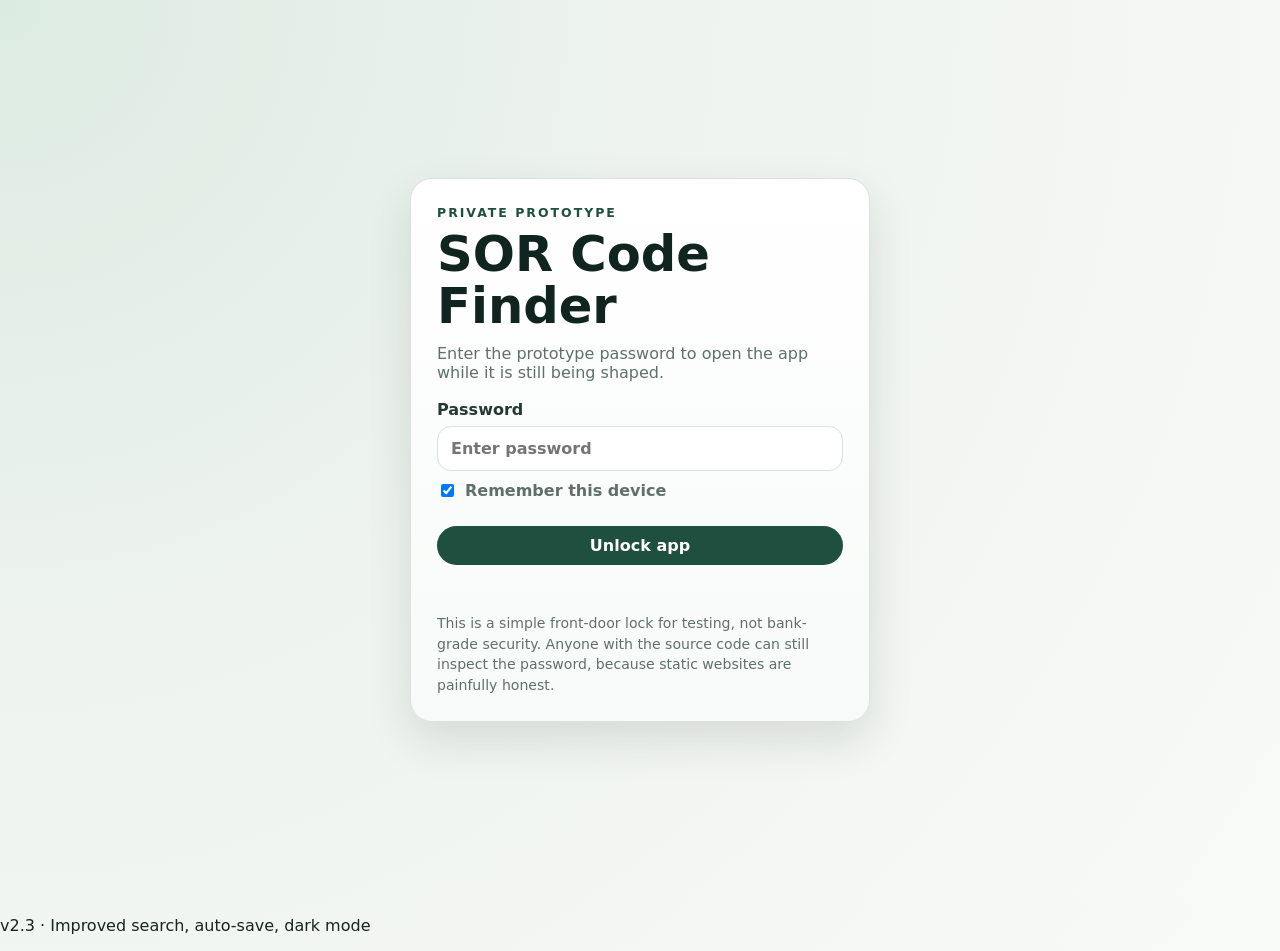
==== index.html @ b2ccedda "v2.3: dark mode, auto-save drafts, synonym-aware search, clear selection, / keyboard shortcut, acces" ====
<!doctype html>
<html lang="en">
<head>
  <meta charset="utf-8" />
  <meta name="viewport" content="width=device-width, initial-scale=1" />
  <meta name="theme-color" content="#10251f" />
  <title>SOR Code Finder & Tenant Report Builder v2.3</title>
  <link rel="stylesheet" href="style.css" />
  <link rel="manifest" href="manifest.webmanifest" />
</head>
<body>
  <section id="authGate" class="auth-gate" aria-label="App access">
    <div class="auth-card">
      <p class="eyebrow">Private prototype</p>
      <h1>SOR Code Finder</h1>
      <p class="subtitle">Enter the prototype password to open the app while it is still being shaped.</p>
      <label class="password-label">Password
        <input id="appPassword" type="password" autocomplete="current-password" placeholder="Enter password" />
      </label>
      <label class="remember-row"><input id="rememberUnlock" type="checkbox" checked /> Remember this device</label>
      <button id="unlockApp" class="btn primary full">Unlock app</button>
      <p id="authMessage" class="auth-message" role="status"></p>
      <p class="auth-note">This is a simple front-door lock for testing, not bank-grade security. Anyone with the source code can still inspect the password, because static websites are painfully honest.</p>
    </div>
  </section>

  <div id="appShell" class="app-shell" hidden>
  <header class="hero">
    <div>
      <p class="eyebrow">Healthy Homes</p>
      <h1>SOR Code Finder & Tenant Report Builder</h1>
      <p class="subtitle">Find codes, click survey findings, and produce a tenant-friendly damp and mould report without turning your notes into bureaucratic soup.</p>
    </div>
    <div class="hero-actions">
      <button id="themeToggle" class="btn ghost" type="button" title="Toggle dark / light mode">Dark mode</button>
      <button id="saveDraft" class="btn secondary">Save draft</button>
      <button id="clearDraft" class="btn ghost">Clear</button>
    </div>
  </header>

  <nav class="tabs" aria-label="App sections">
    <button class="tab active" data-view="builder">Report Builder</button>
    <button class="tab" data-view="codes">SOR Finder</button>
    <button class="tab" data-view="bank">Wording Bank</button>
  </nav>

  <main>
    <section id="builder" class="view active">
      <div class="grid two">
        <section class="card">
          <div class="card-head">
            <h2>Survey details</h2>
            <span id="saveStatus" class="pill muted-pill">Not saved</span>
          </div>
          <div class="form-grid">
            <label>Address<input id="propertyAddress" placeholder="e.g. 12 Sample Road, N11" /></label>
            <label>Tenant name<input id="tenantName" placeholder="Optional" /></label>
            <label>Survey date<input id="surveyDate" type="date" /></label>
            <label>Surveyor<input id="surveyor" placeholder="Aaron Gardner" /></label>
            <label>Rooms inspected<input id="roomsInspected" placeholder="Bedroom, bathroom, kitchen..." /></label>
            <label>Urgency
              <select id="urgency">
                <option>Routine</option>
                <option>Urgent</option>
                <option>Emergency</option>
              </select>
            </label>
            <label>Awaab / HH category
              <select id="hhCategory">
                <option>Not assigned</option>
                <option>HH2 - Urgent</option>
                <option>HH3 - Emergency</option>
                <option>HH4 - Routine</option>
              </select>
            </label>
            <label>Photos taken
              <select id="photosTaken">
                <option>Yes</option>
                <option>No</option>
                <option>Partial</option>
              </select>
            </label>
          </div>
          <label>Important notes / vulnerabilities / access limitations
            <textarea id="surveyNotes" rows="4" placeholder="e.g. Young children in property, access limited behind wardrobe, tenant reports issue worsens in winter..."></textarea>
          </label>
          <div class="switches">
            <label><input id="includeTenantAdvice" type="checkbox" checked /> Include helpful tenant notes</label>
            <label><input id="includeNextSteps" type="checkbox" checked /> Include next steps</label>
            <label><input id="includeInternalCodes" type="checkbox" checked /> Include SOR codes in action list</label>
          </div>
        </section>

        <section class="card">
          <div class="card-head">
            <div>
              <h2>Click findings and works</h2>
              <p class="hint">Search, filter, then tick what applies.</p>
            </div>
            <div class="selected-actions">
              <span id="selectedCount" class="pill">0 selected</span>
              <button id="clearSelection" class="btn ghost small" type="button" title="Clear all selected findings">Clear selection</button>
            </div>
          </div>
          <div class="toolbar">
            <input id="optionSearch" type="search" placeholder="Search thermal, WC, concrete, mould, fan... (press / to focus)" />
            <select id="categoryFilter"></select>
          </div>
          <div id="categoryChips" class="chips"></div>
          <div id="optionList" class="option-list"></div>
        </section>
      </div>

      <div class="grid two output-grid">
        <section class="card">
          <div class="card-head">
            <h2>Generated tenant report</h2>
            <div class="actions">
              <button id="copyReport" class="btn primary">Copy</button>
              <button id="downloadReport" class="btn secondary">Download .txt</button>
              <button id="printReport" class="btn secondary">Print / PDF</button>
            </div>
          </div>
          <article id="reportPreview" class="report"></article>
        </section>

        <section class="card">
          <div class="card-head">
            <h2>Internal SOR / action list</h2>
            <div class="actions">
              <button id="copyActions" class="btn secondary">Copy</button>
              <button id="downloadCsv" class="btn secondary">CSV</button>
            </div>
          </div>
          <div class="table-wrap">
            <table id="actionsTable">
              <thead><tr><th>Code</th><th>Description</th><th>UOM</th><th>Rate</th><th>Internal wording</th></tr></thead>
              <tbody></tbody>
            </table>
          </div>
        </section>
      </div>
    </section>

    <section id="codes" class="view">
      <section class="card">
        <div class="card-head">
          <div>
            <h2>SOR Code Finder</h2>
            <p class="hint">Search the full SOR code book plus common Healthy Homes actions.</p>
          </div>
          <span id="codeCount" class="pill"></span>
        </div>
        <div class="toolbar">
          <input id="codeSearch" type="search" placeholder="Try brick seal, door cill, remove WC, boxing, concrete DPC, thermal board..." />
          <select id="codeCategoryFilter"></select>
        </div>
        <div id="codeResults" class="code-results"></div>
      </section>
    </section>

    <section id="bank" class="view">
      <div class="grid two">
        <section class="card">
          <div class="card-head">
            <h2>Add custom wording / code</h2>
            <button id="resetCustomBank" class="btn ghost">Reset custom</button>
          </div>
          <div class="form-grid">
            <label>Title<input id="customTitle" placeholder="e.g. Renew bathroom fan" /></label>
            <label>Category<input id="customCategory" placeholder="Recommended works" /></label>
            <label>Code<input id="customCode" placeholder="Optional" /></label>
            <label>UOM<input id="customUom" placeholder="NO, SM, LM..." /></label>
            <label>Rate<input id="customRate" placeholder="Optional" /></label>
            <label>Description<input id="customDescription" placeholder="Internal SOR description" /></label>
          </div>
          <label>Tenant wording<textarea id="customTenant" rows="4" placeholder="Plain-English wording for the tenant report"></textarea></label>
          <label>Internal wording<textarea id="customInternal" rows="3" placeholder="Works wording / surveyor notes"></textarea></label>
          <button id="addCustomItem" class="btn primary full">Add to bank</button>
        </section>

        <section class="card">
          <div class="card-head">
            <h2>Loaded wording bank</h2>
            <span id="bankCount" class="pill"></span>
          </div>
          <div id="bankList" class="bank-list"></div>
        </section>
      </div>
    </section>
  </main>

  <template id="optionTemplate">
    <label class="option-card">
      <input type="checkbox" />
      <span>
        <strong></strong>
        <small></small>
      </span>
    </label>
  </template>

  </div>

  <p class="app-version" id="appVersion">v2.3 · Improved search, auto-save, dark mode</p>
  <script src="data.js"></script>
  <script src="app.js"></script>
</body>
</html>
---- style.css ----
:root {
  --bg: #eef3ef;
  --panel: #ffffff;
  --panel-2: #f7faf8;
  --text: #15251f;
  --muted: #607069;
  --brand: #10251f;
  --brand-2: #1f4f3e;
  --accent: #e0b36a;
  --danger: #9e3b32;
  --border: #d9e2dc;
  --shadow: 0 18px 45px rgba(15, 35, 28, 0.12);
  --radius: 22px;
}

* { box-sizing: border-box; }
body {
  margin: 0;
  font-family: Inter, ui-sans-serif, system-ui, -apple-system, BlinkMacSystemFont, "Segoe UI", sans-serif;
  background: radial-gradient(circle at top left, #dcebe2, var(--bg) 40%, #f8faf7 100%);
  color: var(--text);
}
button, input, select, textarea { font: inherit; }

.hero {
  background: linear-gradient(135deg, var(--brand), #1d3b32);
  color: white;
  padding: 28px clamp(16px, 4vw, 48px);
  display: flex;
  align-items: center;
  justify-content: space-between;
  gap: 20px;
  border-bottom: 4px solid var(--accent);
}
.eyebrow { margin: 0 0 8px; letter-spacing: .16em; text-transform: uppercase; color: #bad4c8; font-size: .78rem; font-weight: 700; }
h1 { margin: 0; font-size: clamp(1.7rem, 4vw, 3.1rem); line-height: 1.05; }
.subtitle { margin: 12px 0 0; max-width: 860px; color: #e4eee8; }
.hero-actions, .actions { display: flex; gap: 10px; flex-wrap: wrap; }

.tabs { display: flex; gap: 10px; padding: 16px clamp(16px, 4vw, 48px) 0; }
.tab {
  border: 1px solid var(--border);
  background: rgba(255,255,255,.72);
  border-radius: 999px;
  padding: 10px 16px;
  cursor: pointer;
  color: var(--muted);
  font-weight: 700;
}
.tab.active { background: var(--brand); color: white; border-color: var(--brand); }

main { padding: 16px clamp(16px, 4vw, 48px) 42px; }
.view { display: none; }
.view.active { display: block; }
.grid { display: grid; gap: 18px; }
.grid.two { grid-template-columns: minmax(0, 1fr) minmax(0, 1fr); }
.output-grid { margin-top: 18px; }

.card {
  background: rgba(255,255,255,.9);
  border: 1px solid var(--border);
  border-radius: var(--radius);
  box-shadow: var(--shadow);
  padding: 20px;
  backdrop-filter: blur(8px);
}
.card-head {
  display: flex;
  align-items: flex-start;
  justify-content: space-between;
  gap: 14px;
  margin-bottom: 16px;
}
h2 { margin: 0; font-size: 1.25rem; }
.hint { color: var(--muted); margin: 6px 0 0; }

.form-grid { display: grid; grid-template-columns: repeat(2, minmax(0,1fr)); gap: 12px; }
label { display: grid; gap: 7px; font-weight: 700; color: #243a31; }
input, select, textarea {
  width: 100%;
  border: 1px solid var(--border);
  border-radius: 14px;
  padding: 12px 13px;
  background: #fff;
  color: var(--text);
  outline: none;
}
textarea { resize: vertical; }
input:focus, select:focus, textarea:focus { border-color: var(--brand-2); box-shadow: 0 0 0 3px rgba(31,79,62,.15); }
.card > label { margin-top: 12px; }
.switches { display: grid; gap: 8px; margin-top: 14px; color: var(--muted); }
.switches label { display: flex; align-items: center; gap: 8px; font-weight: 600; }
.switches input, .option-card input { width: auto; }

.btn {
  border: 0;
  border-radius: 999px;
  padding: 10px 15px;
  cursor: pointer;
  font-weight: 800;
  white-space: nowrap;
}
.btn.primary { background: var(--brand-2); color: white; }
.btn.secondary { background: #e8f0eb; color: var(--brand); }
.btn.ghost { background: rgba(255,255,255,.15); color: inherit; border: 1px solid rgba(255,255,255,.25); }
.btn.full { width: 100%; margin-top: 12px; }

.pill {
  display: inline-flex;
  align-items: center;
  border-radius: 999px;
  padding: 7px 10px;
  background: #e5f2eb;
  color: var(--brand-2);
  font-weight: 800;
  font-size: .84rem;
  white-space: nowrap;
}
.muted-pill { background: #edf1ee; color: var(--muted); }

.toolbar { display: grid; grid-template-columns: 1fr auto; gap: 10px; margin-bottom: 12px; }
.chips { display: flex; flex-wrap: wrap; gap: 8px; margin: 0 0 12px; }
.chip {
  border: 1px solid var(--border);
  background: var(--panel-2);
  color: var(--muted);
  border-radius: 999px;
  padding: 8px 10px;
  cursor: pointer;
  font-weight: 700;
  font-size: .85rem;
}
.chip.active { background: var(--brand-2); color: white; border-color: var(--brand-2); }

.option-list { display: grid; gap: 10px; max-height: 550px; overflow: auto; padding-right: 4px; }
.option-card {
  display: grid;
  grid-template-columns: auto 1fr;
  align-items: start;
  gap: 12px;
  padding: 13px;
  border: 1px solid var(--border);
  border-radius: 16px;
  background: #fff;
  cursor: pointer;
}
.option-card:hover { border-color: var(--brand-2); }
.option-card.checked { background: #eef7f1; border-color: #8bbba0; }
.option-card strong { display: block; margin-bottom: 3px; }
.option-card small { color: var(--muted); line-height: 1.35; }

.report {
  min-height: 420px;
  background: #fff;
  border: 1px solid var(--border);
  border-radius: 18px;
  padding: 22px;
  line-height: 1.58;
}
.report h3 { margin: 18px 0 8px; font-size: 1.05rem; }
.report p { margin: 0 0 10px; }
.report ul { margin-top: 6px; padding-left: 20px; }
.report .blank { color: var(--muted); font-style: italic; }

.table-wrap { overflow: auto; border: 1px solid var(--border); border-radius: 18px; }
table { width: 100%; border-collapse: collapse; background: #fff; min-width: 760px; }
th, td { text-align: left; padding: 11px 12px; border-bottom: 1px solid var(--border); vertical-align: top; }
th { background: #f1f6f3; font-size: .84rem; color: var(--muted); }
td:first-child { font-weight: 900; color: var(--brand-2); }

.code-results, .bank-list { display: grid; gap: 12px; }
.code-card, .bank-card {
  border: 1px solid var(--border);
  border-radius: 18px;
  background: #fff;
  padding: 15px;
}
.code-card header, .bank-card header { display:flex; justify-content:space-between; gap:12px; align-items:flex-start; }
.code-card h3, .bank-card h3 { margin:0; font-size:1rem; }
.code-card p, .bank-card p { color: var(--muted); margin: 8px 0 0; }
.code-meta { display: flex; gap: 8px; flex-wrap: wrap; margin-top: 10px; }
.meta { background: #f1f6f3; color: #315044; border-radius: 999px; padding: 5px 8px; font-size: .8rem; font-weight: 800; }
.empty { color: var(--muted); padding: 20px; text-align: center; border: 1px dashed var(--border); border-radius: 16px; }

@media (max-width: 980px) {
  .hero { align-items: flex-start; flex-direction: column; }
  .grid.two { grid-template-columns: 1fr; }
  .toolbar { grid-template-columns: 1fr; }
}
@media (max-width: 640px) {
  .form-grid { grid-template-columns: 1fr; }
  .tabs { overflow-x: auto; padding-bottom: 4px; }
  .card-head { flex-direction: column; }
  .hero-actions, .actions { width: 100%; }
  .btn { flex: 1; }
}

@media print {
  body { background: #fff; }
  .hero, .tabs, .selector-panel, .actions, .btn, #optionList, .toolbar, .chips, .switches { display: none !important; }
  main { padding: 0; }
  .grid.two { display:block; }
  .card { box-shadow:none; border:0; padding:0; }
  .report { border:0; padding:0; }
}

/* Prototype password gate */
.auth-gate {
  min-height: 100vh;
  display: grid;
  place-items: center;
  padding: 24px;
  background: radial-gradient(circle at top left, #dcebe2, var(--bg) 42%, #f8faf7 100%);
}
.auth-card {
  width: min(100%, 460px);
  background: linear-gradient(180deg, #ffffff, #f7faf8);
  border: 1px solid var(--border);
  border-radius: var(--radius);
  box-shadow: var(--shadow);
  padding: 26px;
}
.auth-card .eyebrow { color: var(--brand-2); }
.auth-card h1 { color: var(--brand); }
.auth-card .subtitle { color: var(--muted); margin-bottom: 18px; }
.password-label { margin: 14px 0 10px; }
.remember-row {
  display: flex;
  align-items: center;
  gap: 8px;
  color: var(--muted);
  font-weight: 650;
  margin: 10px 0 14px;
}
.remember-row input { width: auto; }
.auth-message {
  min-height: 1.4em;
  color: var(--danger);
  font-weight: 800;
  margin: 12px 0 0;
}
.auth-note {
  margin: 14px 0 0;
  color: var(--muted);
  font-size: .88rem;
  line-height: 1.45;
}

/* Click-to-copy controls */
.card-copy-actions {
  display: flex;
  flex-wrap: wrap;
  gap: 8px;
  justify-content: flex-end;
}
.mini-btn,
.code-pill {
  border: 1px solid var(--border);
  border-radius: 999px;
  background: #f1f6f3;
  color: var(--brand);
  cursor: pointer;
  font-weight: 850;
  padding: 7px 10px;
}
.mini-btn:hover,
.code-pill:hover {
  border-color: var(--brand-2);
  background: #e5f2eb;
}
.code-pill {
  display: inline-flex;
  margin-top: 8px;
  color: var(--brand-2);
}

@media (max-width: 640px) {
  .card-copy-actions { justify-content: flex-start; }
  .mini-btn { flex: 1 1 auto; }
}

[hidden] { display: none !important; }
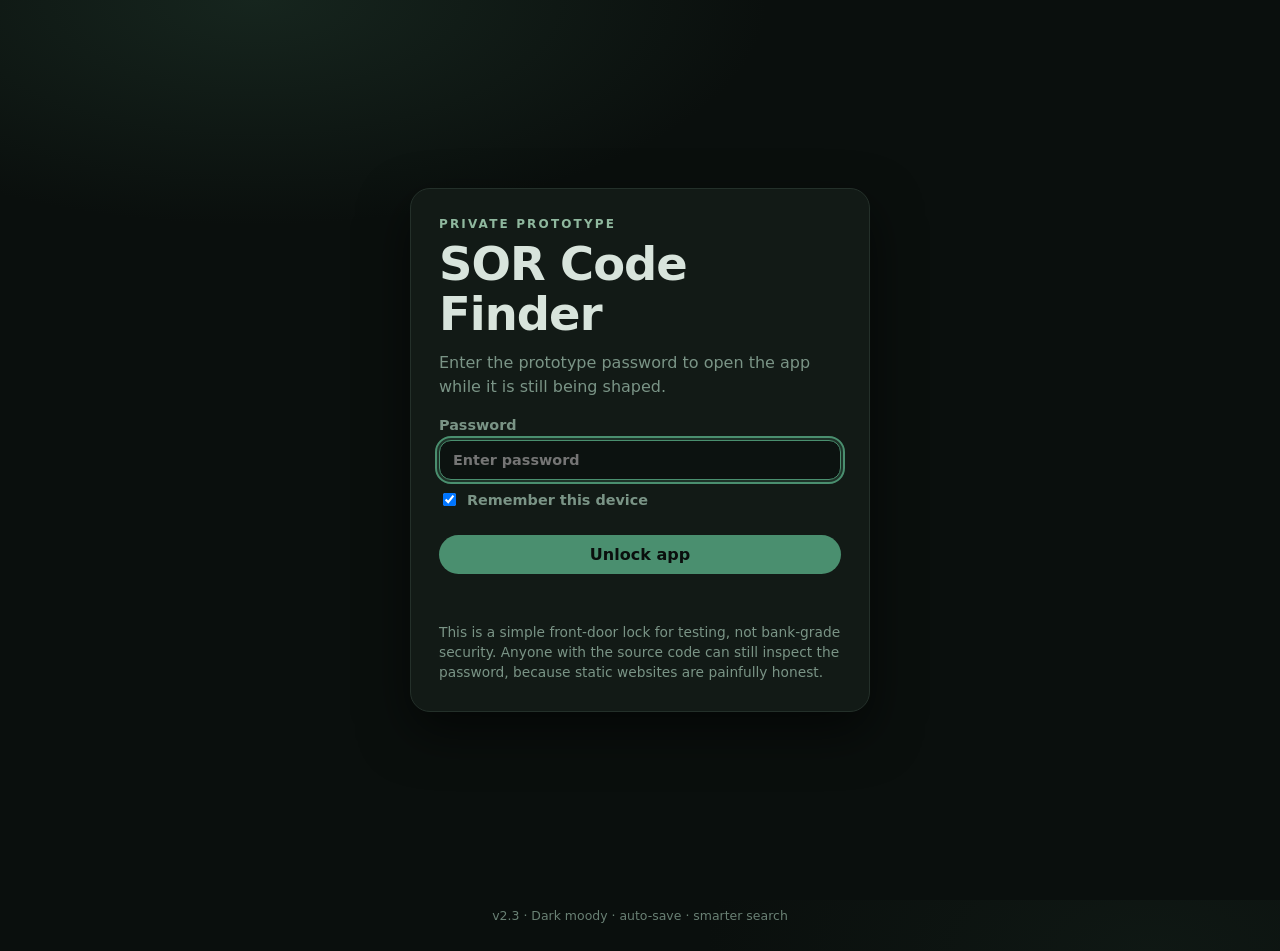
==== commit 9e557908: "Default to dark moody theme (data-theme=dark, theme-color, toggle label)" ====
--- a/index.html
+++ b/index.html
@@ -1,9 +1,9 @@
 <!doctype html>
-<html lang="en">
+<html lang="en" data-theme="dark">
 <head>
   <meta charset="utf-8" />
   <meta name="viewport" content="width=device-width, initial-scale=1" />
-  <meta name="theme-color" content="#10251f" />
+  <meta name="theme-color" content="#0a0f0d" />
   <title>SOR Code Finder & Tenant Report Builder v2.3</title>
   <link rel="stylesheet" href="style.css" />
   <link rel="manifest" href="manifest.webmanifest" />
@@ -32,7 +32,7 @@
       <p class="subtitle">Find codes, click survey findings, and produce a tenant-friendly damp and mould report without turning your notes into bureaucratic soup.</p>
     </div>
     <div class="hero-actions">
-      <button id="themeToggle" class="btn ghost" type="button" title="Toggle dark / light mode">Dark mode</button>
+      <button id="themeToggle" class="btn ghost" type="button" title="Toggle dark / light mode">Light mode</button>
       <button id="saveDraft" class="btn secondary">Save draft</button>
       <button id="clearDraft" class="btn ghost">Clear</button>
     </div>
@@ -202,7 +202,7 @@
 
   </div>
 
-  <p class="app-version" id="appVersion">v2.3 · Improved search, auto-save, dark mode</p>
+  <p class="app-version" id="appVersion">v2.3 · Dark moody · auto-save · smarter search</p>
   <script src="data.js"></script>
   <script src="app.js"></script>
 </body>
--- a/style.css
+++ b/style.css
@@ -1,4 +1,25 @@
 :root {
+  /* Dark moody default — charcoal forest, muted amber */
+  --bg: #0a0f0d;
+  --panel: #121a16;
+  --panel-2: #18221c;
+  --text: #d8e4dc;
+  --muted: #7a9486;
+  --brand: #0a0f0d;
+  --brand-2: #4a8f6f;
+  --accent: #c4a35a;
+  --danger: #c45c52;
+  --border: #24302a;
+  --shadow: 0 20px 50px rgba(0, 0, 0, 0.55);
+  --radius: 20px;
+  --hero-from: #060a08;
+  --hero-to: #0f1a14;
+  --input-bg: #0c1210;
+  --chip-bg: #1a2620;
+  --hover-border: #3d7a5c;
+}
+
+html[data-theme="light"] {
   --bg: #eef3ef;
   --panel: #ffffff;
   --panel-2: #f7faf8;
@@ -10,44 +31,81 @@
   --danger: #9e3b32;
   --border: #d9e2dc;
   --shadow: 0 18px 45px rgba(15, 35, 28, 0.12);
-  --radius: 22px;
+  --hero-from: #10251f;
+  --hero-to: #1d3b32;
+  --input-bg: #fff;
+  --chip-bg: #f1f6f3;
+  --hover-border: #1f4f3e;
 }
 
 * { box-sizing: border-box; }
 body {
   margin: 0;
   font-family: Inter, ui-sans-serif, system-ui, -apple-system, BlinkMacSystemFont, "Segoe UI", sans-serif;
-  background: radial-gradient(circle at top left, #dcebe2, var(--bg) 40%, #f8faf7 100%);
-  color: var(--text);
+  background:
+    radial-gradient(ellipse 90% 60% at 15% -10%, rgba(40, 70, 55, 0.35), transparent 55%),
+    radial-gradient(ellipse 70% 50% at 90% 100%, rgba(30, 50, 40, 0.25), transparent 50%),
+    var(--bg);
+  color: var(--text);
+  min-height: 100vh;
 }
 button, input, select, textarea { font: inherit; }
 
 .hero {
-  background: linear-gradient(135deg, var(--brand), #1d3b32);
-  color: white;
+  background: linear-gradient(145deg, var(--hero-from), var(--hero-to));
+  color: #e8f0ea;
   padding: 28px clamp(16px, 4vw, 48px);
   display: flex;
   align-items: center;
   justify-content: space-between;
   gap: 20px;
-  border-bottom: 4px solid var(--accent);
-}
-.eyebrow { margin: 0 0 8px; letter-spacing: .16em; text-transform: uppercase; color: #bad4c8; font-size: .78rem; font-weight: 700; }
-h1 { margin: 0; font-size: clamp(1.7rem, 4vw, 3.1rem); line-height: 1.05; }
-.subtitle { margin: 12px 0 0; max-width: 860px; color: #e4eee8; }
+  border-bottom: 3px solid var(--accent);
+  box-shadow: 0 8px 32px rgba(0, 0, 0, 0.35);
+}
+.eyebrow {
+  margin: 0 0 8px;
+  letter-spacing: .18em;
+  text-transform: uppercase;
+  color: #8fb89e;
+  font-size: .75rem;
+  font-weight: 700;
+}
+h1 {
+  margin: 0;
+  font-size: clamp(1.65rem, 4vw, 2.9rem);
+  line-height: 1.08;
+  font-weight: 750;
+  letter-spacing: -0.02em;
+}
+.subtitle {
+  margin: 12px 0 0;
+  max-width: 860px;
+  color: #a8c4b4;
+  line-height: 1.5;
+}
 .hero-actions, .actions { display: flex; gap: 10px; flex-wrap: wrap; }
 
-.tabs { display: flex; gap: 10px; padding: 16px clamp(16px, 4vw, 48px) 0; }
+.tabs {
+  display: flex;
+  gap: 10px;
+  padding: 16px clamp(16px, 4vw, 48px) 0;
+}
 .tab {
   border: 1px solid var(--border);
-  background: rgba(255,255,255,.72);
+  background: var(--panel-2);
   border-radius: 999px;
   padding: 10px 16px;
   cursor: pointer;
   color: var(--muted);
   font-weight: 700;
-}
-.tab.active { background: var(--brand); color: white; border-color: var(--brand); }
+  transition: background .15s, color .15s, border-color .15s;
+}
+.tab:hover { border-color: var(--hover-border); color: var(--text); }
+.tab.active {
+  background: var(--brand-2);
+  color: #0a0f0d;
+  border-color: var(--brand-2);
+}
 
 main { padding: 16px clamp(16px, 4vw, 48px) 42px; }
 .view { display: none; }
@@ -57,12 +115,11 @@
 .output-grid { margin-top: 18px; }
 
 .card {
-  background: rgba(255,255,255,.9);
+  background: var(--panel);
   border: 1px solid var(--border);
   border-radius: var(--radius);
   box-shadow: var(--shadow);
   padding: 20px;
-  backdrop-filter: blur(8px);
 }
 .card-head {
   display: flex;
@@ -71,22 +128,32 @@
   gap: 14px;
   margin-bottom: 16px;
 }
-h2 { margin: 0; font-size: 1.25rem; }
-.hint { color: var(--muted); margin: 6px 0 0; }
+h2 { margin: 0; font-size: 1.2rem; font-weight: 700; color: var(--text); }
+.hint { color: var(--muted); margin: 6px 0 0; font-size: .92rem; }
 
 .form-grid { display: grid; grid-template-columns: repeat(2, minmax(0,1fr)); gap: 12px; }
-label { display: grid; gap: 7px; font-weight: 700; color: #243a31; }
+label {
+  display: grid;
+  gap: 7px;
+  font-weight: 650;
+  color: var(--muted);
+  font-size: .9rem;
+}
 input, select, textarea {
   width: 100%;
   border: 1px solid var(--border);
-  border-radius: 14px;
-  padding: 12px 13px;
-  background: #fff;
+  border-radius: 12px;
+  padding: 11px 13px;
+  background: var(--input-bg);
   color: var(--text);
   outline: none;
+  transition: border-color .15s, box-shadow .15s;
 }
 textarea { resize: vertical; }
-input:focus, select:focus, textarea:focus { border-color: var(--brand-2); box-shadow: 0 0 0 3px rgba(31,79,62,.15); }
+input:focus, select:focus, textarea:focus {
+  border-color: var(--brand-2);
+  box-shadow: 0 0 0 3px rgba(74, 143, 111, 0.22);
+}
 .card > label { margin-top: 12px; }
 .switches { display: grid; gap: 8px; margin-top: 14px; color: var(--muted); }
 .switches label { display: flex; align-items: center; gap: 8px; font-weight: 600; }
@@ -97,42 +164,78 @@
   border-radius: 999px;
   padding: 10px 15px;
   cursor: pointer;
-  font-weight: 800;
+  font-weight: 750;
   white-space: nowrap;
-}
-.btn.primary { background: var(--brand-2); color: white; }
-.btn.secondary { background: #e8f0eb; color: var(--brand); }
-.btn.ghost { background: rgba(255,255,255,.15); color: inherit; border: 1px solid rgba(255,255,255,.25); }
+  transition: background .15s, opacity .15s, transform .1s;
+}
+.btn:active { transform: scale(0.98); }
+.btn.primary { background: var(--brand-2); color: #0a0f0d; }
+.btn.primary:hover { filter: brightness(1.08); }
+.btn.secondary {
+  background: var(--panel-2);
+  color: var(--text);
+  border: 1px solid var(--border);
+}
+.btn.secondary:hover { border-color: var(--hover-border); }
+.btn.ghost {
+  background: transparent;
+  color: inherit;
+  border: 1px solid rgba(255,255,255,.18);
+}
+html[data-theme="light"] .btn.ghost {
+  border-color: rgba(0,0,0,.12);
+  color: var(--text);
+}
 .btn.full { width: 100%; margin-top: 12px; }
+.btn.small { padding: 6px 11px; font-size: .82rem; }
 
 .pill {
   display: inline-flex;
   align-items: center;
   border-radius: 999px;
-  padding: 7px 10px;
+  padding: 6px 10px;
+  background: rgba(74, 143, 111, 0.18);
+  color: #8fd4b0;
+  font-weight: 750;
+  font-size: .82rem;
+  white-space: nowrap;
+}
+html[data-theme="light"] .pill {
   background: #e5f2eb;
   color: var(--brand-2);
-  font-weight: 800;
-  font-size: .84rem;
-  white-space: nowrap;
-}
-.muted-pill { background: #edf1ee; color: var(--muted); }
+}
+.muted-pill {
+  background: var(--panel-2);
+  color: var(--muted);
+}
 
 .toolbar { display: grid; grid-template-columns: 1fr auto; gap: 10px; margin-bottom: 12px; }
 .chips { display: flex; flex-wrap: wrap; gap: 8px; margin: 0 0 12px; }
 .chip {
   border: 1px solid var(--border);
-  background: var(--panel-2);
-  color: var(--muted);
-  border-radius: 999px;
-  padding: 8px 10px;
+  background: var(--chip-bg);
+  color: var(--muted);
+  border-radius: 999px;
+  padding: 7px 11px;
   cursor: pointer;
-  font-weight: 700;
-  font-size: .85rem;
-}
-.chip.active { background: var(--brand-2); color: white; border-color: var(--brand-2); }
-
-.option-list { display: grid; gap: 10px; max-height: 550px; overflow: auto; padding-right: 4px; }
+  font-weight: 650;
+  font-size: .84rem;
+  transition: background .15s, color .15s, border-color .15s;
+}
+.chip:hover { border-color: var(--hover-border); color: var(--text); }
+.chip.active {
+  background: var(--brand-2);
+  color: #0a0f0d;
+  border-color: var(--brand-2);
+}
+
+.option-list {
+  display: grid;
+  gap: 10px;
+  max-height: 550px;
+  overflow: auto;
+  padding-right: 4px;
+}
 .option-card {
   display: grid;
   grid-template-columns: auto 1fr;
@@ -140,47 +243,186 @@
   gap: 12px;
   padding: 13px;
   border: 1px solid var(--border);
-  border-radius: 16px;
-  background: #fff;
+  border-radius: 14px;
+  background: var(--panel-2);
   cursor: pointer;
-}
-.option-card:hover { border-color: var(--brand-2); }
-.option-card.checked { background: #eef7f1; border-color: #8bbba0; }
-.option-card strong { display: block; margin-bottom: 3px; }
-.option-card small { color: var(--muted); line-height: 1.35; }
+  transition: border-color .15s, background .15s;
+}
+.option-card:hover { border-color: var(--hover-border); }
+.option-card.checked {
+  background: rgba(74, 143, 111, 0.12);
+  border-color: #3d7a5c;
+}
+.option-card strong { display: block; margin-bottom: 3px; color: var(--text); }
+.option-card small { color: var(--muted); line-height: 1.4; }
 
 .report {
   min-height: 420px;
-  background: #fff;
-  border: 1px solid var(--border);
-  border-radius: 18px;
+  background: var(--input-bg);
+  border: 1px solid var(--border);
+  border-radius: 16px;
   padding: 22px;
-  line-height: 1.58;
-}
-.report h3 { margin: 18px 0 8px; font-size: 1.05rem; }
+  line-height: 1.6;
+  color: var(--text);
+}
+.report h3 { margin: 18px 0 8px; font-size: 1.05rem; color: #a8d4bc; }
+html[data-theme="light"] .report h3 { color: var(--brand-2); }
 .report p { margin: 0 0 10px; }
 .report ul { margin-top: 6px; padding-left: 20px; }
 .report .blank { color: var(--muted); font-style: italic; }
 
-.table-wrap { overflow: auto; border: 1px solid var(--border); border-radius: 18px; }
-table { width: 100%; border-collapse: collapse; background: #fff; min-width: 760px; }
-th, td { text-align: left; padding: 11px 12px; border-bottom: 1px solid var(--border); vertical-align: top; }
-th { background: #f1f6f3; font-size: .84rem; color: var(--muted); }
-td:first-child { font-weight: 900; color: var(--brand-2); }
+.table-wrap {
+  overflow: auto;
+  border: 1px solid var(--border);
+  border-radius: 16px;
+}
+table {
+  width: 100%;
+  border-collapse: collapse;
+  background: var(--panel);
+  min-width: 760px;
+}
+th, td {
+  text-align: left;
+  padding: 11px 12px;
+  border-bottom: 1px solid var(--border);
+  vertical-align: top;
+}
+th {
+  background: var(--panel-2);
+  font-size: .82rem;
+  color: var(--muted);
+  font-weight: 700;
+}
+td:first-child { font-weight: 800; color: #8fd4b0; }
+html[data-theme="light"] td:first-child { color: var(--brand-2); }
 
 .code-results, .bank-list { display: grid; gap: 12px; }
 .code-card, .bank-card {
   border: 1px solid var(--border);
-  border-radius: 18px;
-  background: #fff;
+  border-radius: 16px;
+  background: var(--panel-2);
   padding: 15px;
 }
-.code-card header, .bank-card header { display:flex; justify-content:space-between; gap:12px; align-items:flex-start; }
-.code-card h3, .bank-card h3 { margin:0; font-size:1rem; }
+.code-card header, .bank-card header {
+  display: flex;
+  justify-content: space-between;
+  gap: 12px;
+  align-items: flex-start;
+}
+.code-card h3, .bank-card h3 { margin: 0; font-size: 1rem; color: var(--text); }
 .code-card p, .bank-card p { color: var(--muted); margin: 8px 0 0; }
 .code-meta { display: flex; gap: 8px; flex-wrap: wrap; margin-top: 10px; }
-.meta { background: #f1f6f3; color: #315044; border-radius: 999px; padding: 5px 8px; font-size: .8rem; font-weight: 800; }
-.empty { color: var(--muted); padding: 20px; text-align: center; border: 1px dashed var(--border); border-radius: 16px; }
+.meta {
+  background: var(--chip-bg);
+  color: var(--muted);
+  border-radius: 999px;
+  padding: 4px 9px;
+  font-size: .78rem;
+  font-weight: 700;
+}
+.empty {
+  color: var(--muted);
+  padding: 24px;
+  text-align: center;
+  border: 1px dashed var(--border);
+  border-radius: 14px;
+  background: rgba(0,0,0,.15);
+}
+html[data-theme="light"] .empty { background: transparent; }
+
+.selected-actions {
+  display: flex;
+  align-items: center;
+  gap: 10px;
+  flex-wrap: wrap;
+}
+.app-version {
+  text-align: center;
+  color: var(--muted);
+  font-size: .78rem;
+  padding: 8px 16px 28px;
+  margin: 0;
+  opacity: 0.85;
+}
+
+/* Auth gate */
+.auth-gate {
+  min-height: 100vh;
+  display: grid;
+  place-items: center;
+  padding: 24px;
+  background:
+    radial-gradient(ellipse 80% 50% at 20% 0%, rgba(40, 70, 55, 0.4), transparent 50%),
+    var(--bg);
+}
+.auth-card {
+  width: min(100%, 460px);
+  background: var(--panel);
+  border: 1px solid var(--border);
+  border-radius: var(--radius);
+  box-shadow: var(--shadow);
+  padding: 28px;
+}
+.auth-card .eyebrow { color: #8fb89e; }
+.auth-card h1 { color: var(--text); }
+.auth-card .subtitle { color: var(--muted); margin-bottom: 18px; }
+.password-label { margin: 14px 0 10px; }
+.remember-row {
+  display: flex;
+  align-items: center;
+  gap: 8px;
+  color: var(--muted);
+  font-weight: 600;
+  margin: 10px 0 14px;
+}
+.remember-row input { width: auto; }
+.auth-message {
+  min-height: 1.4em;
+  color: var(--danger);
+  font-weight: 750;
+  margin: 12px 0 0;
+}
+.auth-note {
+  margin: 14px 0 0;
+  color: var(--muted);
+  font-size: .86rem;
+  line-height: 1.45;
+}
+
+/* Copy controls */
+.card-copy-actions {
+  display: flex;
+  flex-wrap: wrap;
+  gap: 8px;
+  justify-content: flex-end;
+}
+.mini-btn, .code-pill {
+  border: 1px solid var(--border);
+  border-radius: 999px;
+  background: var(--chip-bg);
+  color: var(--text);
+  cursor: pointer;
+  font-weight: 700;
+  padding: 6px 10px;
+  font-size: .82rem;
+  transition: border-color .15s, background .15s;
+}
+.mini-btn:hover, .code-pill:hover {
+  border-color: var(--hover-border);
+  background: rgba(74, 143, 111, 0.15);
+}
+.code-pill {
+  display: inline-flex;
+  margin-top: 8px;
+  color: #8fd4b0;
+}
+html[data-theme="light"] .code-pill { color: var(--brand-2); }
+
+:focus-visible {
+  outline: 2px solid var(--brand-2);
+  outline-offset: 2px;
+}
 
 @media (max-width: 980px) {
   .hero { align-items: flex-start; flex-direction: column; }
@@ -193,90 +435,19 @@
   .card-head { flex-direction: column; }
   .hero-actions, .actions { width: 100%; }
   .btn { flex: 1; }
-}
-
-@media print {
-  body { background: #fff; }
-  .hero, .tabs, .selector-panel, .actions, .btn, #optionList, .toolbar, .chips, .switches { display: none !important; }
-  main { padding: 0; }
-  .grid.two { display:block; }
-  .card { box-shadow:none; border:0; padding:0; }
-  .report { border:0; padding:0; }
-}
-
-/* Prototype password gate */
-.auth-gate {
-  min-height: 100vh;
-  display: grid;
-  place-items: center;
-  padding: 24px;
-  background: radial-gradient(circle at top left, #dcebe2, var(--bg) 42%, #f8faf7 100%);
-}
-.auth-card {
-  width: min(100%, 460px);
-  background: linear-gradient(180deg, #ffffff, #f7faf8);
-  border: 1px solid var(--border);
-  border-radius: var(--radius);
-  box-shadow: var(--shadow);
-  padding: 26px;
-}
-.auth-card .eyebrow { color: var(--brand-2); }
-.auth-card h1 { color: var(--brand); }
-.auth-card .subtitle { color: var(--muted); margin-bottom: 18px; }
-.password-label { margin: 14px 0 10px; }
-.remember-row {
-  display: flex;
-  align-items: center;
-  gap: 8px;
-  color: var(--muted);
-  font-weight: 650;
-  margin: 10px 0 14px;
-}
-.remember-row input { width: auto; }
-.auth-message {
-  min-height: 1.4em;
-  color: var(--danger);
-  font-weight: 800;
-  margin: 12px 0 0;
-}
-.auth-note {
-  margin: 14px 0 0;
-  color: var(--muted);
-  font-size: .88rem;
-  line-height: 1.45;
-}
-
-/* Click-to-copy controls */
-.card-copy-actions {
-  display: flex;
-  flex-wrap: wrap;
-  gap: 8px;
-  justify-content: flex-end;
-}
-.mini-btn,
-.code-pill {
-  border: 1px solid var(--border);
-  border-radius: 999px;
-  background: #f1f6f3;
-  color: var(--brand);
-  cursor: pointer;
-  font-weight: 850;
-  padding: 7px 10px;
-}
-.mini-btn:hover,
-.code-pill:hover {
-  border-color: var(--brand-2);
-  background: #e5f2eb;
-}
-.code-pill {
-  display: inline-flex;
-  margin-top: 8px;
-  color: var(--brand-2);
-}
-
-@media (max-width: 640px) {
   .card-copy-actions { justify-content: flex-start; }
   .mini-btn { flex: 1 1 auto; }
 }
 
+@media print {
+  body { background: #fff; color: #000; }
+  .hero, .tabs, .actions, .btn, #optionList, .toolbar, .chips, .switches,
+  .app-version, #themeToggle, #clearSelection, .hero-actions { display: none !important; }
+  main { padding: 0; }
+  .grid.two { display: block; }
+  .card { box-shadow: none; border: 0; padding: 0; background: #fff; }
+  .report { border: 0; padding: 0; background: #fff; color: #000; }
+  .report h3 { color: #000; }
+}
+
 [hidden] { display: none !important; }
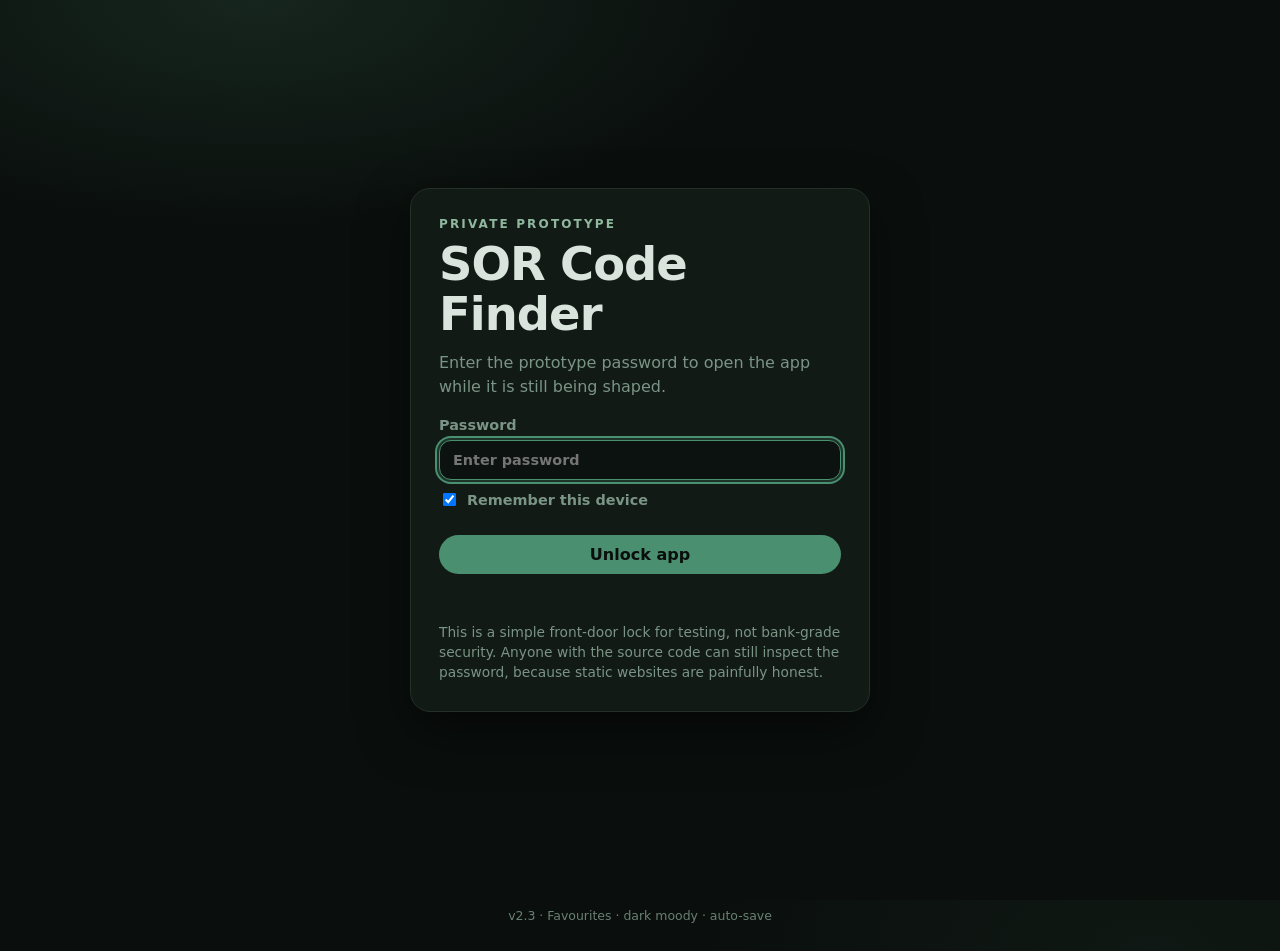
==== commit 768d62a6: "Favourites + recent codes for faster SOR lookup when raising works" ====
--- a/index.html
+++ b/index.html
@@ -147,7 +147,7 @@
         <div class="card-head">
           <div>
             <h2>SOR Code Finder</h2>
-            <p class="hint">Search the full SOR code book plus common Healthy Homes actions.</p>
+            <p class="hint">Search the full SOR code book plus common Healthy Homes actions. Star codes to pin favourites.</p>
           </div>
           <span id="codeCount" class="pill"></span>
         </div>
@@ -155,6 +155,7 @@
           <input id="codeSearch" type="search" placeholder="Try brick seal, door cill, remove WC, boxing, concrete DPC, thermal board..." />
           <select id="codeCategoryFilter"></select>
         </div>
+        <div id="codePinned" class="code-pinned"></div>
         <div id="codeResults" class="code-results"></div>
       </section>
     </section>
@@ -202,7 +203,7 @@
 
   </div>
 
-  <p class="app-version" id="appVersion">v2.3 · Dark moody · auto-save · smarter search</p>
+  <p class="app-version" id="appVersion">v2.3 · Favourites · dark moody · auto-save</p>
   <script src="data.js"></script>
   <script src="app.js"></script>
 </body>
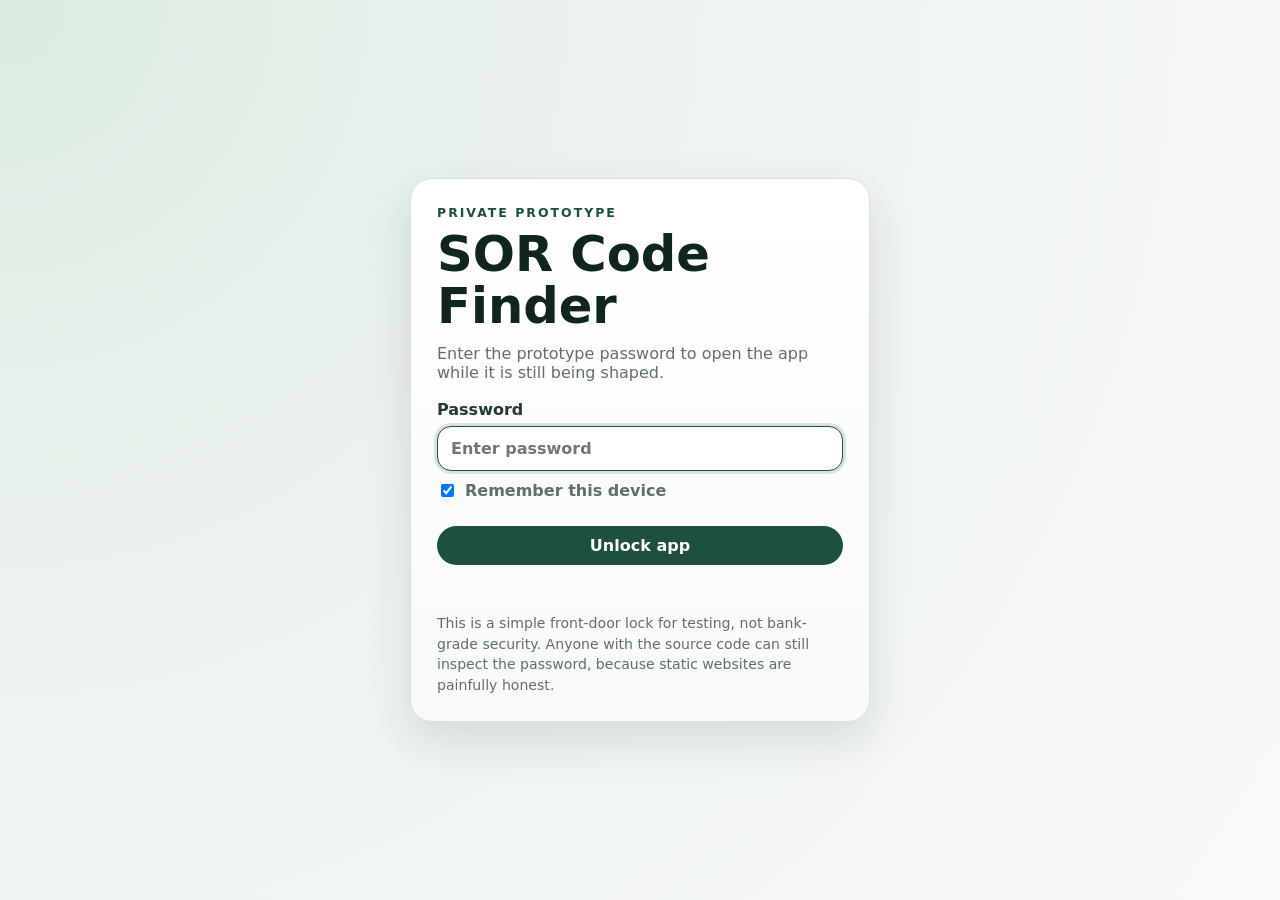
==== commit eaa26f63: "Add files via upload" ====
--- a/index.html
+++ b/index.html
@@ -1,10 +1,10 @@
 <!doctype html>
-<html lang="en" data-theme="dark">
+<html lang="en">
 <head>
   <meta charset="utf-8" />
   <meta name="viewport" content="width=device-width, initial-scale=1" />
-  <meta name="theme-color" content="#0a0f0d" />
-  <title>SOR Code Finder & Tenant Report Builder v2.3</title>
+  <meta name="theme-color" content="#10251f" />
+  <title>SOR Code Finder & Tenant Report Builder</title>
   <link rel="stylesheet" href="style.css" />
   <link rel="manifest" href="manifest.webmanifest" />
 </head>
@@ -32,20 +32,82 @@
       <p class="subtitle">Find codes, click survey findings, and produce a tenant-friendly damp and mould report without turning your notes into bureaucratic soup.</p>
     </div>
     <div class="hero-actions">
-      <button id="themeToggle" class="btn ghost" type="button" title="Toggle dark / light mode">Light mode</button>
       <button id="saveDraft" class="btn secondary">Save draft</button>
       <button id="clearDraft" class="btn ghost">Clear</button>
     </div>
   </header>
 
   <nav class="tabs" aria-label="App sections">
-    <button class="tab active" data-view="builder">Report Builder</button>
+    <button class="tab active" data-view="visual">Visual Builder</button>
+    <button class="tab" data-view="builder">Report Builder</button>
     <button class="tab" data-view="codes">SOR Finder</button>
     <button class="tab" data-view="bank">Wording Bank</button>
   </nav>
 
   <main>
-    <section id="builder" class="view active">
+    <section id="visual" class="view active">
+      <div class="grid visual-grid">
+        <section class="card visual-control-card">
+          <div class="card-head">
+            <div>
+              <h2>Visual Survey Builder</h2>
+              <p class="hint">Choose the damp and mould route, pick a room, then tap what you can actually see. The app suggests wording and SOR bundles from the symptom. Scandalously useful.</p>
+            </div>
+            <span class="pill">Prototype</span>
+          </div>
+
+          <div class="visual-step">
+            <h3>1. Choose section</h3>
+            <div id="visualCategoryList" class="visual-pick-list"></div>
+          </div>
+
+          <div class="visual-step">
+            <h3>2. Choose room / area</h3>
+            <div id="visualRoomList" class="visual-pick-list"></div>
+          </div>
+
+          <div class="visual-step">
+            <h3>3. Tap the problem</h3>
+            <p class="hint">Tap a mould patch, vent, damp stained wall, window reveal, lower wall or external defect. Then choose the closest symptom.</p>
+          </div>
+        </section>
+
+        <section class="card visual-stage-card">
+          <div class="card-head">
+            <div>
+              <h2 id="visualRoomTitle">Room visual</h2>
+              <p id="visualRoomHint" class="hint"></p>
+            </div>
+            <button id="resetVisualSelection" class="btn ghost">Reset visual</button>
+          </div>
+          <div id="visualDiagram" class="visual-stage"></div>
+        </section>
+      </div>
+
+      <div class="grid two visual-output-grid">
+        <section class="card">
+          <div class="card-head">
+            <div>
+              <h2>Issue details</h2>
+              <p class="hint">Choose the visible symptom. This controls the bundle, not guesswork dressed as wizardry.</p>
+            </div>
+          </div>
+          <div id="visualIssuePanel" class="visual-panel empty-panel">Tap a hotspot on the room visual to start.</div>
+        </section>
+
+        <section class="card">
+          <div class="card-head">
+            <div>
+              <h2>Suggested bundle</h2>
+              <p class="hint">Add the suggested findings, causes and works to the report builder/action list.</p>
+            </div>
+          </div>
+          <div id="visualBundlePanel" class="visual-panel empty-panel">No bundle selected yet.</div>
+        </section>
+      </div>
+    </section>
+
+    <section id="builder" class="view">
       <div class="grid two">
         <section class="card">
           <div class="card-head">
@@ -97,13 +159,10 @@
               <h2>Click findings and works</h2>
               <p class="hint">Search, filter, then tick what applies.</p>
             </div>
-            <div class="selected-actions">
-              <span id="selectedCount" class="pill">0 selected</span>
-              <button id="clearSelection" class="btn ghost small" type="button" title="Clear all selected findings">Clear selection</button>
-            </div>
+            <span id="selectedCount" class="pill">0 selected</span>
           </div>
           <div class="toolbar">
-            <input id="optionSearch" type="search" placeholder="Search thermal, WC, concrete, mould, fan... (press / to focus)" />
+            <input id="optionSearch" type="search" placeholder="Search thermal, WC, concrete, mould, fan..." />
             <select id="categoryFilter"></select>
           </div>
           <div id="categoryChips" class="chips"></div>
@@ -147,7 +206,7 @@
         <div class="card-head">
           <div>
             <h2>SOR Code Finder</h2>
-            <p class="hint">Search the full SOR code book plus common Healthy Homes actions. Star codes to pin favourites.</p>
+            <p class="hint">Search the full SOR code book plus common Healthy Homes actions.</p>
           </div>
           <span id="codeCount" class="pill"></span>
         </div>
@@ -155,7 +214,6 @@
           <input id="codeSearch" type="search" placeholder="Try brick seal, door cill, remove WC, boxing, concrete DPC, thermal board..." />
           <select id="codeCategoryFilter"></select>
         </div>
-        <div id="codePinned" class="code-pinned"></div>
         <div id="codeResults" class="code-results"></div>
       </section>
     </section>
@@ -203,7 +261,6 @@
 
   </div>
 
-  <p class="app-version" id="appVersion">v2.3 · Favourites · dark moody · auto-save</p>
   <script src="data.js"></script>
   <script src="app.js"></script>
 </body>
--- a/style.css
+++ b/style.css
@@ -1,25 +1,4 @@
 :root {
-  /* Dark moody default — charcoal forest, muted amber */
-  --bg: #0a0f0d;
-  --panel: #121a16;
-  --panel-2: #18221c;
-  --text: #d8e4dc;
-  --muted: #7a9486;
-  --brand: #0a0f0d;
-  --brand-2: #4a8f6f;
-  --accent: #c4a35a;
-  --danger: #c45c52;
-  --border: #24302a;
-  --shadow: 0 20px 50px rgba(0, 0, 0, 0.55);
-  --radius: 20px;
-  --hero-from: #060a08;
-  --hero-to: #0f1a14;
-  --input-bg: #0c1210;
-  --chip-bg: #1a2620;
-  --hover-border: #3d7a5c;
-}
-
-html[data-theme="light"] {
   --bg: #eef3ef;
   --panel: #ffffff;
   --panel-2: #f7faf8;
@@ -31,81 +10,44 @@
   --danger: #9e3b32;
   --border: #d9e2dc;
   --shadow: 0 18px 45px rgba(15, 35, 28, 0.12);
-  --hero-from: #10251f;
-  --hero-to: #1d3b32;
-  --input-bg: #fff;
-  --chip-bg: #f1f6f3;
-  --hover-border: #1f4f3e;
+  --radius: 22px;
 }
 
 * { box-sizing: border-box; }
 body {
   margin: 0;
   font-family: Inter, ui-sans-serif, system-ui, -apple-system, BlinkMacSystemFont, "Segoe UI", sans-serif;
-  background:
-    radial-gradient(ellipse 90% 60% at 15% -10%, rgba(40, 70, 55, 0.35), transparent 55%),
-    radial-gradient(ellipse 70% 50% at 90% 100%, rgba(30, 50, 40, 0.25), transparent 50%),
-    var(--bg);
+  background: radial-gradient(circle at top left, #dcebe2, var(--bg) 40%, #f8faf7 100%);
   color: var(--text);
-  min-height: 100vh;
 }
 button, input, select, textarea { font: inherit; }
 
 .hero {
-  background: linear-gradient(145deg, var(--hero-from), var(--hero-to));
-  color: #e8f0ea;
+  background: linear-gradient(135deg, var(--brand), #1d3b32);
+  color: white;
   padding: 28px clamp(16px, 4vw, 48px);
   display: flex;
   align-items: center;
   justify-content: space-between;
   gap: 20px;
-  border-bottom: 3px solid var(--accent);
-  box-shadow: 0 8px 32px rgba(0, 0, 0, 0.35);
-}
-.eyebrow {
-  margin: 0 0 8px;
-  letter-spacing: .18em;
-  text-transform: uppercase;
-  color: #8fb89e;
-  font-size: .75rem;
-  font-weight: 700;
-}
-h1 {
-  margin: 0;
-  font-size: clamp(1.65rem, 4vw, 2.9rem);
-  line-height: 1.08;
-  font-weight: 750;
-  letter-spacing: -0.02em;
-}
-.subtitle {
-  margin: 12px 0 0;
-  max-width: 860px;
-  color: #a8c4b4;
-  line-height: 1.5;
-}
+  border-bottom: 4px solid var(--accent);
+}
+.eyebrow { margin: 0 0 8px; letter-spacing: .16em; text-transform: uppercase; color: #bad4c8; font-size: .78rem; font-weight: 700; }
+h1 { margin: 0; font-size: clamp(1.7rem, 4vw, 3.1rem); line-height: 1.05; }
+.subtitle { margin: 12px 0 0; max-width: 860px; color: #e4eee8; }
 .hero-actions, .actions { display: flex; gap: 10px; flex-wrap: wrap; }
 
-.tabs {
-  display: flex;
-  gap: 10px;
-  padding: 16px clamp(16px, 4vw, 48px) 0;
-}
+.tabs { display: flex; gap: 10px; padding: 16px clamp(16px, 4vw, 48px) 0; }
 .tab {
   border: 1px solid var(--border);
-  background: var(--panel-2);
+  background: rgba(255,255,255,.72);
   border-radius: 999px;
   padding: 10px 16px;
   cursor: pointer;
   color: var(--muted);
   font-weight: 700;
-  transition: background .15s, color .15s, border-color .15s;
-}
-.tab:hover { border-color: var(--hover-border); color: var(--text); }
-.tab.active {
-  background: var(--brand-2);
-  color: #0a0f0d;
-  border-color: var(--brand-2);
-}
+}
+.tab.active { background: var(--brand); color: white; border-color: var(--brand); }
 
 main { padding: 16px clamp(16px, 4vw, 48px) 42px; }
 .view { display: none; }
@@ -115,11 +57,12 @@
 .output-grid { margin-top: 18px; }
 
 .card {
-  background: var(--panel);
+  background: rgba(255,255,255,.9);
   border: 1px solid var(--border);
   border-radius: var(--radius);
   box-shadow: var(--shadow);
   padding: 20px;
+  backdrop-filter: blur(8px);
 }
 .card-head {
   display: flex;
@@ -128,32 +71,22 @@
   gap: 14px;
   margin-bottom: 16px;
 }
-h2 { margin: 0; font-size: 1.2rem; font-weight: 700; color: var(--text); }
-.hint { color: var(--muted); margin: 6px 0 0; font-size: .92rem; }
+h2 { margin: 0; font-size: 1.25rem; }
+.hint { color: var(--muted); margin: 6px 0 0; }
 
 .form-grid { display: grid; grid-template-columns: repeat(2, minmax(0,1fr)); gap: 12px; }
-label {
-  display: grid;
-  gap: 7px;
-  font-weight: 650;
-  color: var(--muted);
-  font-size: .9rem;
-}
+label { display: grid; gap: 7px; font-weight: 700; color: #243a31; }
 input, select, textarea {
   width: 100%;
   border: 1px solid var(--border);
-  border-radius: 12px;
-  padding: 11px 13px;
-  background: var(--input-bg);
+  border-radius: 14px;
+  padding: 12px 13px;
+  background: #fff;
   color: var(--text);
   outline: none;
-  transition: border-color .15s, box-shadow .15s;
 }
 textarea { resize: vertical; }
-input:focus, select:focus, textarea:focus {
-  border-color: var(--brand-2);
-  box-shadow: 0 0 0 3px rgba(74, 143, 111, 0.22);
-}
+input:focus, select:focus, textarea:focus { border-color: var(--brand-2); box-shadow: 0 0 0 3px rgba(31,79,62,.15); }
 .card > label { margin-top: 12px; }
 .switches { display: grid; gap: 8px; margin-top: 14px; color: var(--muted); }
 .switches label { display: flex; align-items: center; gap: 8px; font-weight: 600; }
@@ -164,78 +97,42 @@
   border-radius: 999px;
   padding: 10px 15px;
   cursor: pointer;
-  font-weight: 750;
+  font-weight: 800;
   white-space: nowrap;
-  transition: background .15s, opacity .15s, transform .1s;
-}
-.btn:active { transform: scale(0.98); }
-.btn.primary { background: var(--brand-2); color: #0a0f0d; }
-.btn.primary:hover { filter: brightness(1.08); }
-.btn.secondary {
-  background: var(--panel-2);
-  color: var(--text);
-  border: 1px solid var(--border);
-}
-.btn.secondary:hover { border-color: var(--hover-border); }
-.btn.ghost {
-  background: transparent;
-  color: inherit;
-  border: 1px solid rgba(255,255,255,.18);
-}
-html[data-theme="light"] .btn.ghost {
-  border-color: rgba(0,0,0,.12);
-  color: var(--text);
-}
+}
+.btn.primary { background: var(--brand-2); color: white; }
+.btn.secondary { background: #e8f0eb; color: var(--brand); }
+.btn.ghost { background: rgba(255,255,255,.15); color: inherit; border: 1px solid rgba(255,255,255,.25); }
 .btn.full { width: 100%; margin-top: 12px; }
-.btn.small { padding: 6px 11px; font-size: .82rem; }
 
 .pill {
   display: inline-flex;
   align-items: center;
   border-radius: 999px;
-  padding: 6px 10px;
-  background: rgba(74, 143, 111, 0.18);
-  color: #8fd4b0;
-  font-weight: 750;
-  font-size: .82rem;
-  white-space: nowrap;
-}
-html[data-theme="light"] .pill {
+  padding: 7px 10px;
   background: #e5f2eb;
   color: var(--brand-2);
-}
-.muted-pill {
-  background: var(--panel-2);
-  color: var(--muted);
-}
+  font-weight: 800;
+  font-size: .84rem;
+  white-space: nowrap;
+}
+.muted-pill { background: #edf1ee; color: var(--muted); }
 
 .toolbar { display: grid; grid-template-columns: 1fr auto; gap: 10px; margin-bottom: 12px; }
 .chips { display: flex; flex-wrap: wrap; gap: 8px; margin: 0 0 12px; }
 .chip {
   border: 1px solid var(--border);
-  background: var(--chip-bg);
+  background: var(--panel-2);
   color: var(--muted);
   border-radius: 999px;
-  padding: 7px 11px;
-  cursor: pointer;
-  font-weight: 650;
-  font-size: .84rem;
-  transition: background .15s, color .15s, border-color .15s;
-}
-.chip:hover { border-color: var(--hover-border); color: var(--text); }
-.chip.active {
-  background: var(--brand-2);
-  color: #0a0f0d;
-  border-color: var(--brand-2);
-}
-
-.option-list {
-  display: grid;
-  gap: 10px;
-  max-height: 550px;
-  overflow: auto;
-  padding-right: 4px;
-}
+  padding: 8px 10px;
+  cursor: pointer;
+  font-weight: 700;
+  font-size: .85rem;
+}
+.chip.active { background: var(--brand-2); color: white; border-color: var(--brand-2); }
+
+.option-list { display: grid; gap: 10px; max-height: 550px; overflow: auto; padding-right: 4px; }
 .option-card {
   display: grid;
   grid-template-columns: auto 1fr;
@@ -243,129 +140,88 @@
   gap: 12px;
   padding: 13px;
   border: 1px solid var(--border);
-  border-radius: 14px;
-  background: var(--panel-2);
-  cursor: pointer;
-  transition: border-color .15s, background .15s;
-}
-.option-card:hover { border-color: var(--hover-border); }
-.option-card.checked {
-  background: rgba(74, 143, 111, 0.12);
-  border-color: #3d7a5c;
-}
-.option-card strong { display: block; margin-bottom: 3px; color: var(--text); }
-.option-card small { color: var(--muted); line-height: 1.4; }
+  border-radius: 16px;
+  background: #fff;
+  cursor: pointer;
+}
+.option-card:hover { border-color: var(--brand-2); }
+.option-card.checked { background: #eef7f1; border-color: #8bbba0; }
+.option-card strong { display: block; margin-bottom: 3px; }
+.option-card small { color: var(--muted); line-height: 1.35; }
 
 .report {
   min-height: 420px;
-  background: var(--input-bg);
-  border: 1px solid var(--border);
-  border-radius: 16px;
+  background: #fff;
+  border: 1px solid var(--border);
+  border-radius: 18px;
   padding: 22px;
-  line-height: 1.6;
-  color: var(--text);
-}
-.report h3 { margin: 18px 0 8px; font-size: 1.05rem; color: #a8d4bc; }
-html[data-theme="light"] .report h3 { color: var(--brand-2); }
+  line-height: 1.58;
+}
+.report h3 { margin: 18px 0 8px; font-size: 1.05rem; }
 .report p { margin: 0 0 10px; }
 .report ul { margin-top: 6px; padding-left: 20px; }
 .report .blank { color: var(--muted); font-style: italic; }
 
-.table-wrap {
-  overflow: auto;
-  border: 1px solid var(--border);
-  border-radius: 16px;
-}
-table {
-  width: 100%;
-  border-collapse: collapse;
-  background: var(--panel);
-  min-width: 760px;
-}
-th, td {
-  text-align: left;
-  padding: 11px 12px;
-  border-bottom: 1px solid var(--border);
-  vertical-align: top;
-}
-th {
-  background: var(--panel-2);
-  font-size: .82rem;
-  color: var(--muted);
-  font-weight: 700;
-}
-td:first-child { font-weight: 800; color: #8fd4b0; }
-html[data-theme="light"] td:first-child { color: var(--brand-2); }
+.table-wrap { overflow: auto; border: 1px solid var(--border); border-radius: 18px; }
+table { width: 100%; border-collapse: collapse; background: #fff; min-width: 760px; }
+th, td { text-align: left; padding: 11px 12px; border-bottom: 1px solid var(--border); vertical-align: top; }
+th { background: #f1f6f3; font-size: .84rem; color: var(--muted); }
+td:first-child { font-weight: 900; color: var(--brand-2); }
 
 .code-results, .bank-list { display: grid; gap: 12px; }
 .code-card, .bank-card {
   border: 1px solid var(--border);
-  border-radius: 16px;
-  background: var(--panel-2);
+  border-radius: 18px;
+  background: #fff;
   padding: 15px;
 }
-.code-card header, .bank-card header {
-  display: flex;
-  justify-content: space-between;
-  gap: 12px;
-  align-items: flex-start;
-}
-.code-card h3, .bank-card h3 { margin: 0; font-size: 1rem; color: var(--text); }
+.code-card header, .bank-card header { display:flex; justify-content:space-between; gap:12px; align-items:flex-start; }
+.code-card h3, .bank-card h3 { margin:0; font-size:1rem; }
 .code-card p, .bank-card p { color: var(--muted); margin: 8px 0 0; }
 .code-meta { display: flex; gap: 8px; flex-wrap: wrap; margin-top: 10px; }
-.meta {
-  background: var(--chip-bg);
-  color: var(--muted);
-  border-radius: 999px;
-  padding: 4px 9px;
-  font-size: .78rem;
-  font-weight: 700;
-}
-.empty {
-  color: var(--muted);
-  padding: 24px;
-  text-align: center;
-  border: 1px dashed var(--border);
-  border-radius: 14px;
-  background: rgba(0,0,0,.15);
-}
-html[data-theme="light"] .empty { background: transparent; }
-
-.selected-actions {
-  display: flex;
-  align-items: center;
-  gap: 10px;
-  flex-wrap: wrap;
-}
-.app-version {
-  text-align: center;
-  color: var(--muted);
-  font-size: .78rem;
-  padding: 8px 16px 28px;
-  margin: 0;
-  opacity: 0.85;
-}
-
-/* Auth gate */
+.meta { background: #f1f6f3; color: #315044; border-radius: 999px; padding: 5px 8px; font-size: .8rem; font-weight: 800; }
+.empty { color: var(--muted); padding: 20px; text-align: center; border: 1px dashed var(--border); border-radius: 16px; }
+
+@media (max-width: 980px) {
+  .hero { align-items: flex-start; flex-direction: column; }
+  .grid.two { grid-template-columns: 1fr; }
+  .toolbar { grid-template-columns: 1fr; }
+}
+@media (max-width: 640px) {
+  .form-grid { grid-template-columns: 1fr; }
+  .tabs { overflow-x: auto; padding-bottom: 4px; }
+  .card-head { flex-direction: column; }
+  .hero-actions, .actions { width: 100%; }
+  .btn { flex: 1; }
+}
+
+@media print {
+  body { background: #fff; }
+  .hero, .tabs, .selector-panel, .actions, .btn, #optionList, .toolbar, .chips, .switches { display: none !important; }
+  main { padding: 0; }
+  .grid.two { display:block; }
+  .card { box-shadow:none; border:0; padding:0; }
+  .report { border:0; padding:0; }
+}
+
+/* Prototype password gate */
 .auth-gate {
   min-height: 100vh;
   display: grid;
   place-items: center;
   padding: 24px;
-  background:
-    radial-gradient(ellipse 80% 50% at 20% 0%, rgba(40, 70, 55, 0.4), transparent 50%),
-    var(--bg);
+  background: radial-gradient(circle at top left, #dcebe2, var(--bg) 42%, #f8faf7 100%);
 }
 .auth-card {
   width: min(100%, 460px);
-  background: var(--panel);
+  background: linear-gradient(180deg, #ffffff, #f7faf8);
   border: 1px solid var(--border);
   border-radius: var(--radius);
   box-shadow: var(--shadow);
-  padding: 28px;
-}
-.auth-card .eyebrow { color: #8fb89e; }
-.auth-card h1 { color: var(--text); }
+  padding: 26px;
+}
+.auth-card .eyebrow { color: var(--brand-2); }
+.auth-card h1 { color: var(--brand); }
 .auth-card .subtitle { color: var(--muted); margin-bottom: 18px; }
 .password-label { margin: 14px 0 10px; }
 .remember-row {
@@ -373,81 +229,111 @@
   align-items: center;
   gap: 8px;
   color: var(--muted);
-  font-weight: 600;
+  font-weight: 650;
   margin: 10px 0 14px;
 }
 .remember-row input { width: auto; }
 .auth-message {
   min-height: 1.4em;
   color: var(--danger);
-  font-weight: 750;
+  font-weight: 800;
   margin: 12px 0 0;
 }
 .auth-note {
   margin: 14px 0 0;
   color: var(--muted);
-  font-size: .86rem;
+  font-size: .88rem;
   line-height: 1.45;
 }
 
-/* Copy controls */
+/* Click-to-copy controls */
 .card-copy-actions {
   display: flex;
   flex-wrap: wrap;
   gap: 8px;
   justify-content: flex-end;
 }
-.mini-btn, .code-pill {
-  border: 1px solid var(--border);
-  border-radius: 999px;
-  background: var(--chip-bg);
-  color: var(--text);
-  cursor: pointer;
-  font-weight: 700;
-  padding: 6px 10px;
-  font-size: .82rem;
-  transition: border-color .15s, background .15s;
-}
-.mini-btn:hover, .code-pill:hover {
-  border-color: var(--hover-border);
-  background: rgba(74, 143, 111, 0.15);
+.mini-btn,
+.code-pill {
+  border: 1px solid var(--border);
+  border-radius: 999px;
+  background: #f1f6f3;
+  color: var(--brand);
+  cursor: pointer;
+  font-weight: 850;
+  padding: 7px 10px;
+}
+.mini-btn:hover,
+.code-pill:hover {
+  border-color: var(--brand-2);
+  background: #e5f2eb;
 }
 .code-pill {
   display: inline-flex;
   margin-top: 8px;
-  color: #8fd4b0;
-}
-html[data-theme="light"] .code-pill { color: var(--brand-2); }
-
-:focus-visible {
-  outline: 2px solid var(--brand-2);
-  outline-offset: 2px;
-}
-
-@media (max-width: 980px) {
-  .hero { align-items: flex-start; flex-direction: column; }
-  .grid.two { grid-template-columns: 1fr; }
-  .toolbar { grid-template-columns: 1fr; }
-}
+  color: var(--brand-2);
+}
+
 @media (max-width: 640px) {
-  .form-grid { grid-template-columns: 1fr; }
-  .tabs { overflow-x: auto; padding-bottom: 4px; }
-  .card-head { flex-direction: column; }
-  .hero-actions, .actions { width: 100%; }
-  .btn { flex: 1; }
   .card-copy-actions { justify-content: flex-start; }
   .mini-btn { flex: 1 1 auto; }
 }
 
-@media print {
-  body { background: #fff; color: #000; }
-  .hero, .tabs, .actions, .btn, #optionList, .toolbar, .chips, .switches,
-  .app-version, #themeToggle, #clearSelection, .hero-actions { display: none !important; }
-  main { padding: 0; }
-  .grid.two { display: block; }
-  .card { box-shadow: none; border: 0; padding: 0; background: #fff; }
-  .report { border: 0; padding: 0; background: #fff; color: #000; }
-  .report h3 { color: #000; }
-}
-
 [hidden] { display: none !important; }
+
+
+/* Visual Damp & Mould Builder */
+.visual-grid { grid-template-columns: minmax(280px, .9fr) minmax(320px, 1.4fr); }
+.visual-step { margin-top: 1rem; }
+.visual-step h3 { margin: 0 0 .55rem; font-size: .95rem; }
+.visual-pick-list { display: grid; gap: .65rem; }
+.visual-choice { width: 100%; border: 1px solid var(--border); border-radius: 16px; padding: .8rem .9rem; text-align: left; background: var(--surface-soft); color: var(--text); cursor: pointer; display: grid; gap: .25rem; }
+.visual-choice.compact { padding: .7rem .8rem; }
+.visual-choice:hover { border-color: var(--accent); transform: translateY(-1px); }
+.visual-choice.active { border-color: var(--accent); background: color-mix(in srgb, var(--accent) 15%, var(--surface)); box-shadow: 0 0 0 3px color-mix(in srgb, var(--accent) 15%, transparent); }
+.visual-choice:disabled { opacity: .52; cursor: not-allowed; transform: none; }
+.visual-choice small { color: var(--muted); line-height: 1.35; }
+.visual-stage-card { min-height: 500px; }
+.visual-stage { position: relative; min-height: 430px; border: 1px solid var(--border); border-radius: 22px; overflow: hidden; background: linear-gradient(180deg, #f7f4ec, #ded6c8); }
+.room-svg { width: 100%; height: 430px; display: block; }
+.svg-wall { fill: #ede7dc; stroke: #6b6257; stroke-width: .75; }
+.svg-floor { fill: #cbbca8; }
+.svg-ground { fill: #8b806e; }
+.svg-path { fill: #b9b3a5; stroke: #5f5a52; stroke-width: .6; }
+.svg-plinth { fill: #d5cbbc; stroke: #6b6257; stroke-width: .5; }
+.svg-window { fill: #bcd7e5; stroke: #486371; stroke-width: .75; }
+.svg-door { fill: #8a6a4d; stroke: #5c4632; stroke-width: .7; }
+.svg-fixture, .svg-furniture { fill: #d9d0c3; stroke: #6b6257; stroke-width: .65; }
+.svg-sink { fill: #dfe6e8; stroke: #5b6a70; stroke-width: .6; }
+.svg-vent { fill: #344b43; stroke: #10251f; stroke-width: .6; }
+.svg-pipe { stroke: #35453f; stroke-width: 1.6; fill: none; }
+.svg-crack { stroke: #4b3430; stroke-width: 1.1; fill: none; stroke-linecap: round; }
+.svg-ceiling-line, .svg-skirting { stroke: #857869; stroke-width: .65; fill: none; }
+.visual-hotspot { position: absolute; transform: translate(-50%, -50%); border: 0; background: transparent; cursor: pointer; display: grid; justify-items: center; gap: .2rem; min-width: 86px; }
+.hotspot-dot { width: 22px; height: 22px; border-radius: 999px; background: #10251f; border: 3px solid #fff; box-shadow: 0 6px 18px rgba(0,0,0,.28); }
+.hotspot-label { font-size: .76rem; font-weight: 800; color: #10251f; background: rgba(255,255,255,.9); border: 1px solid rgba(16,37,31,.15); border-radius: 999px; padding: .25rem .5rem; box-shadow: 0 5px 15px rgba(0,0,0,.12); white-space: nowrap; }
+.visual-hotspot:hover .hotspot-dot, .visual-hotspot.active .hotspot-dot { background: var(--accent); transform: scale(1.12); }
+.kind-mould .hotspot-dot { background: #2e574a; }
+.kind-damp .hotspot-dot { background: #72543d; }
+.kind-vent .hotspot-dot { background: #286078; }
+.kind-leak .hotspot-dot { background: #3c6a8c; }
+.kind-ground .hotspot-dot, .kind-render .hotspot-dot { background: #6a5947; }
+.visual-panel.empty-panel { color: var(--muted); border: 1px dashed var(--border); padding: 1rem; border-radius: 18px; background: var(--surface-soft); }
+.visual-context { margin-top: 0; color: var(--muted); }
+.symptom-list { display: grid; gap: .7rem; }
+.symptom-choice { border: 1px solid var(--border); border-radius: 16px; background: var(--surface-soft); padding: .85rem; text-align: left; color: var(--text); cursor: pointer; display: grid; gap: .25rem; }
+.symptom-choice:hover, .symptom-choice.active { border-color: var(--accent); background: color-mix(in srgb, var(--accent) 12%, var(--surface)); }
+.symptom-choice small { color: var(--muted); line-height: 1.35; }
+.bundle-actions { display: flex; flex-wrap: wrap; gap: .65rem; margin: .85rem 0 1rem; }
+.bundle-list { display: grid; gap: .75rem; }
+.bundle-item { border: 1px solid var(--border); border-radius: 18px; padding: .9rem; background: var(--surface-soft); display: grid; gap: .75rem; }
+.bundle-item.selected { border-color: var(--accent); background: color-mix(in srgb, var(--accent) 10%, var(--surface)); }
+.bundle-item h3 { margin: 0 0 .25rem; font-size: 1rem; }
+.bundle-item p { margin: 0 0 .5rem; color: var(--muted); }
+@media (max-width: 900px) {
+  .visual-grid { grid-template-columns: 1fr; }
+  .visual-stage { min-height: 360px; }
+  .room-svg { height: 360px; }
+  .hotspot-label { font-size: .68rem; }
+  .visual-hotspot { min-width: 70px; }
+}
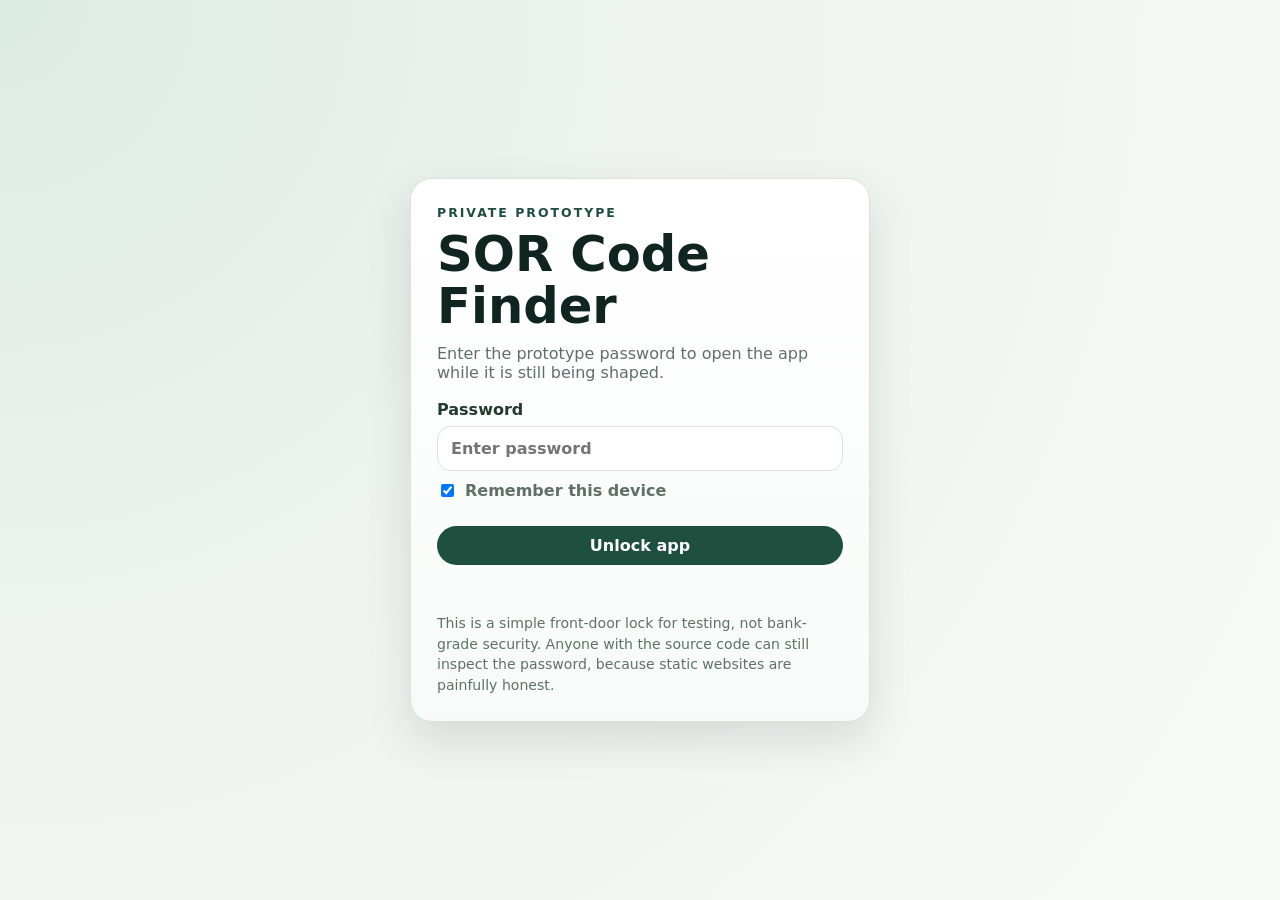
==== commit cdcc563b: "Load v2.5 as app-core.js + app-visual.js (split for upload size)" ====
--- a/index.html
+++ b/index.html
@@ -262,6 +262,7 @@
   </div>
 
   <script src="data.js"></script>
-  <script src="app.js"></script>
+  <script src="app-core.js"></script>
+  <script src="app-visual.js"></script>
 </body>
 </html>
--- a/style.css
+++ b/style.css
@@ -337,3 +337,137 @@
   .hotspot-label { font-size: .68rem; }
   .visual-hotspot { min-width: 70px; }
 }
+
+/* v2.5 selected defect overlays */
+.defect-layer {
+  position: absolute;
+  inset: 0;
+  pointer-events: none;
+  z-index: 2;
+}
+.defect-mark {
+  position: absolute;
+  transform: translate(-50%, -50%);
+  box-sizing: border-box;
+}
+.defect-mould {
+  border-radius: 40% 60% 55% 45% / 45% 40% 60% 55%;
+  background:
+    radial-gradient(circle at 30% 35%, rgba(38, 68, 54, .95) 0 18%, transparent 42%),
+    radial-gradient(circle at 70% 40%, rgba(52, 84, 68, .88) 0 16%, transparent 40%),
+    radial-gradient(circle at 48% 70%, rgba(33, 55, 45, .9) 0 20%, transparent 45%),
+    radial-gradient(circle at 55% 25%, rgba(74, 102, 84, .55) 0 12%, transparent 30%);
+  box-shadow: 0 0 0 8px rgba(46, 87, 74, .12);
+  filter: blur(.2px);
+}
+.defect-damp {
+  border-radius: 28% 72% 40% 60% / 55% 35% 65% 45%;
+  background:
+    radial-gradient(circle at 40% 30%, rgba(120, 94, 66, .55) 0 20%, transparent 48%),
+    linear-gradient(180deg, rgba(138, 112, 84, .25), rgba(96, 74, 52, .55));
+  box-shadow: inset 0 -10px 18px rgba(86, 64, 42, .25);
+}
+.defect-window {
+  border-radius: 8px;
+  background:
+    linear-gradient(90deg, rgba(46, 87, 74, .72) 0 12%, transparent 18% 82%, rgba(46, 87, 74, .72) 88%),
+    linear-gradient(180deg, rgba(46, 87, 74, .55) 0 10%, transparent 16% 84%, rgba(46, 87, 74, .5) 90%);
+  box-shadow: inset 0 0 0 2px rgba(255,255,255,.35);
+}
+.defect-airflow {
+  width: 78px;
+  height: 78px;
+  border-radius: 999px;
+  background:
+    radial-gradient(circle, transparent 28%, rgba(40,96,120,.18) 29% 40%, transparent 41%),
+    radial-gradient(circle, transparent 48%, rgba(40,96,120,.14) 49% 58%, transparent 59%);
+  border: 2px dashed rgba(40,96,120,.45);
+}
+.defect-airflow::after {
+  content: "Airflow weak";
+  position: absolute;
+  left: 50%;
+  top: 50%;
+  transform: translate(-50%, -50%);
+  font-size: .7rem;
+  font-weight: 900;
+  color: #174555;
+  background: rgba(255,255,255,.88);
+  padding: .2rem .35rem;
+  border-radius: 999px;
+}
+.defect-sealant {
+  border-radius: 999px;
+  background: linear-gradient(90deg, rgba(30,60,54,.75), rgba(30,60,54,.22), rgba(30,60,54,.75));
+  box-shadow: 0 0 0 3px rgba(255,255,255,.45);
+}
+.defect-boxing {
+  border-radius: 14px;
+  background: linear-gradient(180deg, rgba(117,89,61,.36), rgba(77,57,40,.55));
+  border: 2px dashed rgba(82,58,37,.65);
+}
+.defect-ground {
+  border-radius: 20px 20px 8px 8px;
+  background: linear-gradient(180deg, rgba(92,87,78,.85), rgba(62,59,52,.72));
+  color: #fff;
+  display: grid;
+  place-items: center;
+  font-size: .72rem;
+  font-weight: 900;
+  letter-spacing: .02em;
+  text-shadow: 0 1px 2px rgba(0,0,0,.45);
+}
+.defect-render {
+  border-radius: 10px;
+  background:
+    radial-gradient(circle at 20% 45%, rgba(95,71,50,.76) 0 8%, transparent 10%),
+    radial-gradient(circle at 68% 35%, rgba(89,65,46,.70) 0 7%, transparent 9%),
+    linear-gradient(180deg, rgba(194,180,159,.82), rgba(121,99,73,.55));
+  border: 2px dashed rgba(101,76,51,.55);
+}
+.defect-crack {
+  border-radius: 0;
+  background: transparent;
+}
+.defect-crack::before {
+  content: "";
+  position: absolute;
+  left: 50%;
+  top: 0;
+  width: 7px;
+  height: 100%;
+  background: linear-gradient(180deg, transparent, #5b362f 10% 90%, transparent);
+  clip-path: polygon(46% 0, 58% 16%, 42% 34%, 60% 53%, 45% 71%, 55% 100%, 36% 76%, 50% 55%, 35% 36%, 50% 16%);
+  box-shadow: 0 0 0 2px rgba(255,255,255,.18);
+}
+.defect-rainwater {
+  width: 26px;
+  border-radius: 999px;
+  background: linear-gradient(180deg, rgba(58,78,73,.82), rgba(58,78,73,.5));
+  box-shadow: 0 0 0 5px rgba(75,105,98,.18);
+}
+.defect-focus {
+  width: 96px;
+  height: 96px;
+  background: radial-gradient(circle, rgba(20,37,31,.18), transparent 65%);
+  border: 3px solid rgba(20,37,31,.22);
+}
+.defect-caption {
+  position: absolute;
+  left: 18px;
+  bottom: 16px;
+  max-width: calc(100% - 36px);
+  background: rgba(16,37,31,.88);
+  color: #fff;
+  border-radius: 999px;
+  padding: .45rem .75rem;
+  font-size: .76rem;
+  font-weight: 850;
+  box-shadow: 0 10px 24px rgba(0,0,0,.22);
+}
+.visual-hotspot { z-index: 3; }
+@media (max-width: 900px) {
+  .defect-caption { font-size: .68rem; bottom: 12px; left: 12px; }
+  .defect-airflow { width: 64px; height: 64px; }
+  .defect-airflow::after { font-size: .62rem; }
+}
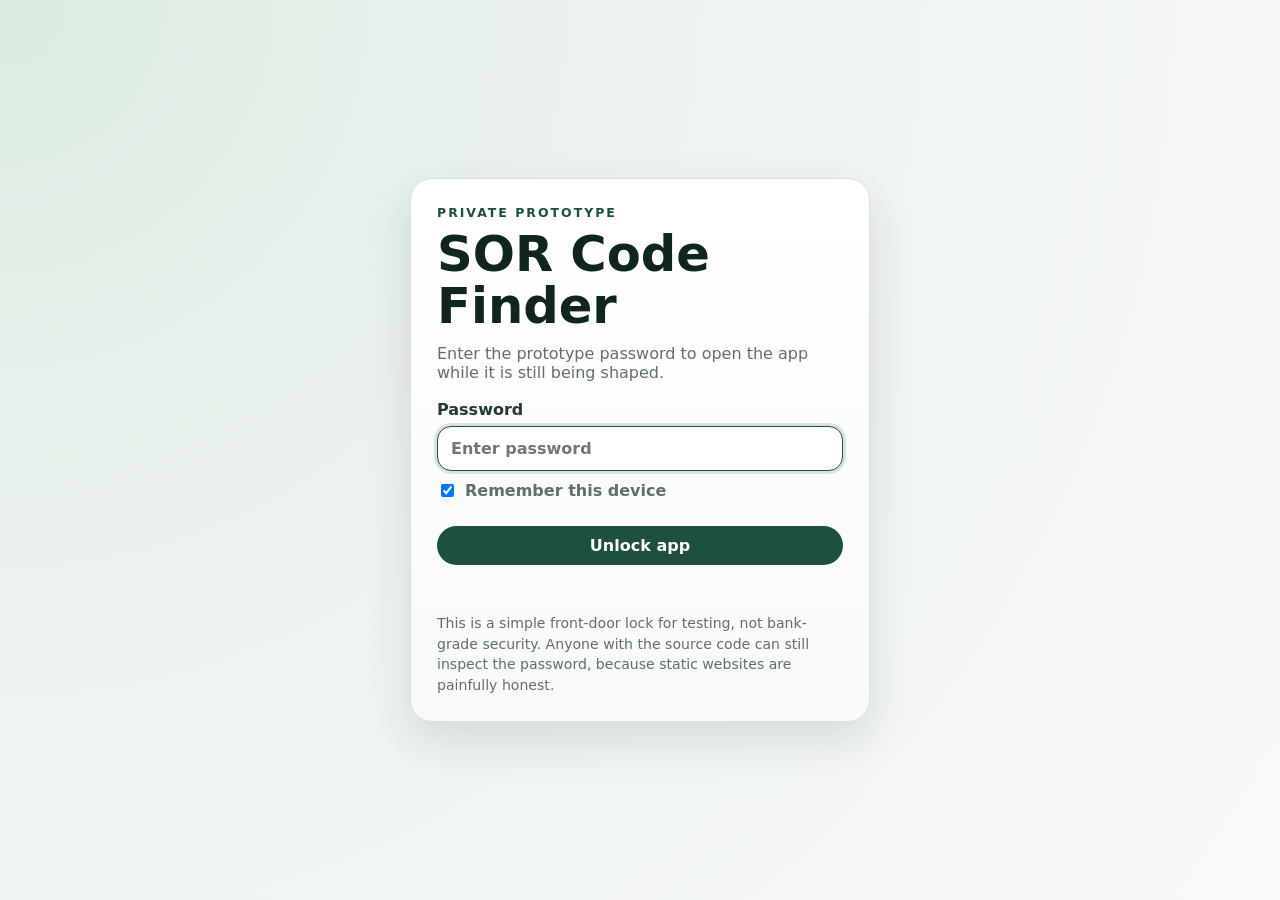
==== commit dac08e1b: "Load app.js + v2.5 overlay patch" ====
--- a/index.html
+++ b/index.html
@@ -262,7 +262,7 @@
   </div>
 
   <script src="data.js"></script>
-  <script src="app-core.js"></script>
-  <script src="app-visual.js"></script>
+  <script src="app.js"></script>
+  <script src="app-overlay.js"></script>
 </body>
 </html>
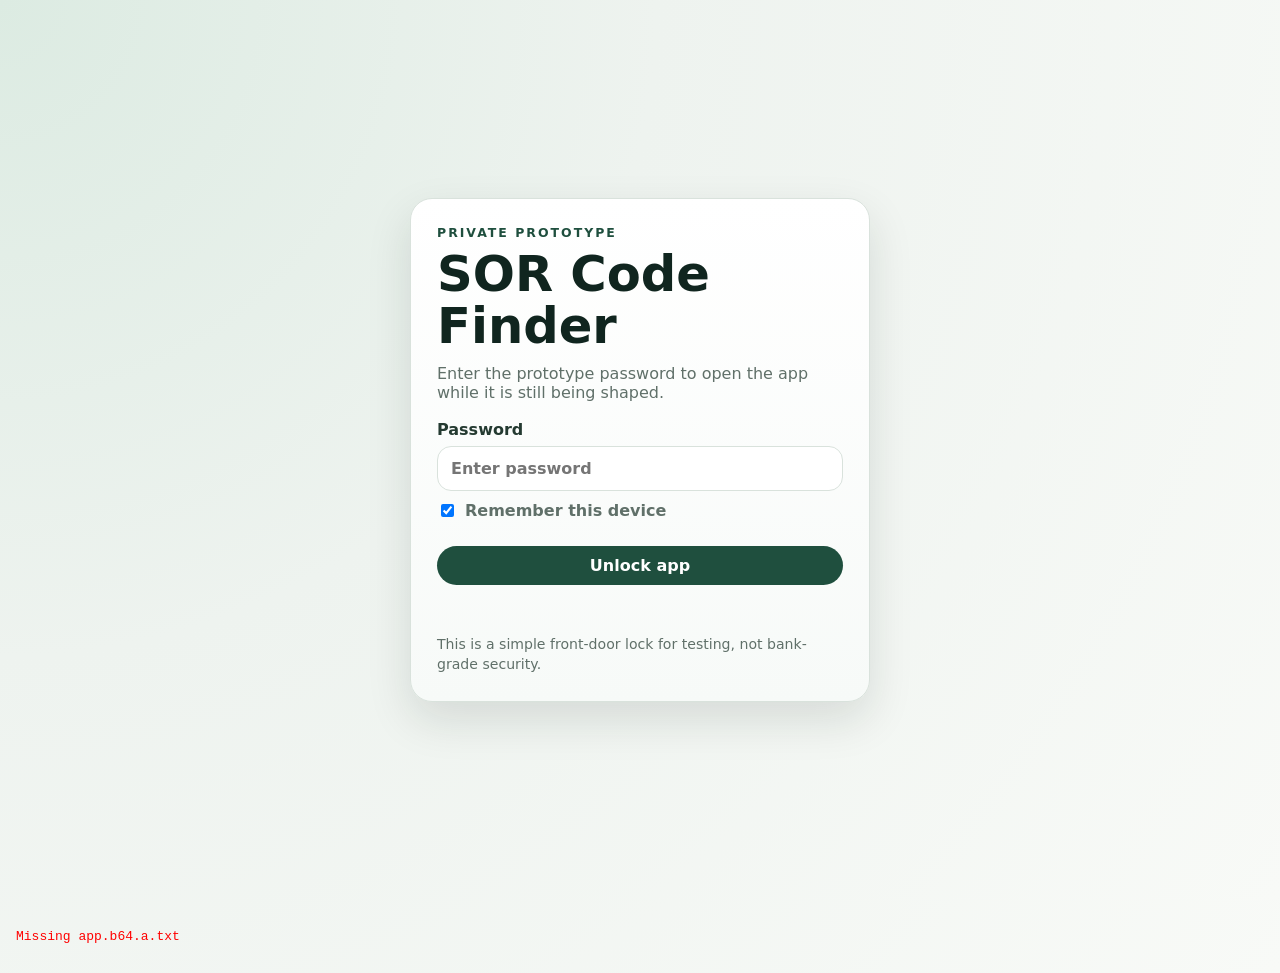
==== commit dd42cbb9: "FIX: working app loader (2-part base64)" ====
--- a/index.html
+++ b/index.html
@@ -20,7 +20,7 @@
       <label class="remember-row"><input id="rememberUnlock" type="checkbox" checked /> Remember this device</label>
       <button id="unlockApp" class="btn primary full">Unlock app</button>
       <p id="authMessage" class="auth-message" role="status"></p>
-      <p class="auth-note">This is a simple front-door lock for testing, not bank-grade security. Anyone with the source code can still inspect the password, because static websites are painfully honest.</p>
+      <p class="auth-note">This is a simple front-door lock for testing, not bank-grade security.</p>
     </div>
   </section>
 
@@ -29,7 +29,7 @@
     <div>
       <p class="eyebrow">Healthy Homes</p>
       <h1>SOR Code Finder & Tenant Report Builder</h1>
-      <p class="subtitle">Find codes, click survey findings, and produce a tenant-friendly damp and mould report without turning your notes into bureaucratic soup.</p>
+      <p class="subtitle">Find codes, click survey findings, and produce a tenant-friendly damp and mould report.</p>
     </div>
     <div class="hero-actions">
       <button id="saveDraft" class="btn secondary">Save draft</button>
@@ -51,27 +51,23 @@
           <div class="card-head">
             <div>
               <h2>Visual Survey Builder</h2>
-              <p class="hint">Choose the damp and mould route, pick a room, then tap what you can actually see. The app suggests wording and SOR bundles from the symptom. Scandalously useful.</p>
+              <p class="hint">Choose the damp and mould route, pick a room, then tap what you can see.</p>
             </div>
             <span class="pill">Prototype</span>
           </div>
-
           <div class="visual-step">
             <h3>1. Choose section</h3>
             <div id="visualCategoryList" class="visual-pick-list"></div>
           </div>
-
           <div class="visual-step">
             <h3>2. Choose room / area</h3>
             <div id="visualRoomList" class="visual-pick-list"></div>
           </div>
-
           <div class="visual-step">
             <h3>3. Tap the problem</h3>
-            <p class="hint">Tap a mould patch, vent, damp stained wall, window reveal, lower wall or external defect. Then choose the closest symptom.</p>
-          </div>
-        </section>
-
+            <p class="hint">Tap a mould patch, vent, damp stained wall, window reveal, lower wall or external defect.</p>
+          </div>
+        </section>
         <section class="card visual-stage-card">
           <div class="card-head">
             <div>
@@ -83,25 +79,13 @@
           <div id="visualDiagram" class="visual-stage"></div>
         </section>
       </div>
-
       <div class="grid two visual-output-grid">
         <section class="card">
-          <div class="card-head">
-            <div>
-              <h2>Issue details</h2>
-              <p class="hint">Choose the visible symptom. This controls the bundle, not guesswork dressed as wizardry.</p>
-            </div>
-          </div>
+          <div class="card-head"><div><h2>Issue details</h2><p class="hint">Choose the visible symptom.</p></div></div>
           <div id="visualIssuePanel" class="visual-panel empty-panel">Tap a hotspot on the room visual to start.</div>
         </section>
-
-        <section class="card">
-          <div class="card-head">
-            <div>
-              <h2>Suggested bundle</h2>
-              <p class="hint">Add the suggested findings, causes and works to the report builder/action list.</p>
-            </div>
-          </div>
+        <section class="card">
+          <div class="card-head"><div><h2>Suggested bundle</h2><p class="hint">Add suggested findings to the report.</p></div></div>
           <div id="visualBundlePanel" class="visual-panel empty-panel">No bundle selected yet.</div>
         </section>
       </div>
@@ -120,45 +104,20 @@
             <label>Survey date<input id="surveyDate" type="date" /></label>
             <label>Surveyor<input id="surveyor" placeholder="Aaron Gardner" /></label>
             <label>Rooms inspected<input id="roomsInspected" placeholder="Bedroom, bathroom, kitchen..." /></label>
-            <label>Urgency
-              <select id="urgency">
-                <option>Routine</option>
-                <option>Urgent</option>
-                <option>Emergency</option>
-              </select>
-            </label>
-            <label>Awaab / HH category
-              <select id="hhCategory">
-                <option>Not assigned</option>
-                <option>HH2 - Urgent</option>
-                <option>HH3 - Emergency</option>
-                <option>HH4 - Routine</option>
-              </select>
-            </label>
-            <label>Photos taken
-              <select id="photosTaken">
-                <option>Yes</option>
-                <option>No</option>
-                <option>Partial</option>
-              </select>
-            </label>
-          </div>
-          <label>Important notes / vulnerabilities / access limitations
-            <textarea id="surveyNotes" rows="4" placeholder="e.g. Young children in property, access limited behind wardrobe, tenant reports issue worsens in winter..."></textarea>
-          </label>
+            <label>Urgency<select id="urgency"><option>Routine</option><option>Urgent</option><option>Emergency</option></select></label>
+            <label>Awaab / HH category<select id="hhCategory"><option>Not assigned</option><option>HH2 - Urgent</option><option>HH3 - Emergency</option><option>HH4 - Routine</option></select></label>
+            <label>Photos taken<select id="photosTaken"><option>Yes</option><option>No</option><option>Partial</option></select></label>
+          </div>
+          <label>Important notes<textarea id="surveyNotes" rows="4" placeholder="Notes..."></textarea></label>
           <div class="switches">
             <label><input id="includeTenantAdvice" type="checkbox" checked /> Include helpful tenant notes</label>
             <label><input id="includeNextSteps" type="checkbox" checked /> Include next steps</label>
             <label><input id="includeInternalCodes" type="checkbox" checked /> Include SOR codes in action list</label>
           </div>
         </section>
-
-        <section class="card">
-          <div class="card-head">
-            <div>
-              <h2>Click findings and works</h2>
-              <p class="hint">Search, filter, then tick what applies.</p>
-            </div>
+        <section class="card">
+          <div class="card-head">
+            <div><h2>Click findings and works</h2><p class="hint">Search, filter, then tick what applies.</p></div>
             <span id="selectedCount" class="pill">0 selected</span>
           </div>
           <div class="toolbar">
@@ -169,7 +128,6 @@
           <div id="optionList" class="option-list"></div>
         </section>
       </div>
-
       <div class="grid two output-grid">
         <section class="card">
           <div class="card-head">
@@ -182,7 +140,6 @@
           </div>
           <article id="reportPreview" class="report"></article>
         </section>
-
         <section class="card">
           <div class="card-head">
             <h2>Internal SOR / action list</h2>
@@ -204,14 +161,11 @@
     <section id="codes" class="view">
       <section class="card">
         <div class="card-head">
-          <div>
-            <h2>SOR Code Finder</h2>
-            <p class="hint">Search the full SOR code book plus common Healthy Homes actions.</p>
-          </div>
+          <div><h2>SOR Code Finder</h2><p class="hint">Search the full SOR code book.</p></div>
           <span id="codeCount" class="pill"></span>
         </div>
         <div class="toolbar">
-          <input id="codeSearch" type="search" placeholder="Try brick seal, door cill, remove WC, boxing, concrete DPC, thermal board..." />
+          <input id="codeSearch" type="search" placeholder="Try brick seal, door cill, remove WC..." />
           <select id="codeCategoryFilter"></select>
         </div>
         <div id="codeResults" class="code-results"></div>
@@ -233,11 +187,10 @@
             <label>Rate<input id="customRate" placeholder="Optional" /></label>
             <label>Description<input id="customDescription" placeholder="Internal SOR description" /></label>
           </div>
-          <label>Tenant wording<textarea id="customTenant" rows="4" placeholder="Plain-English wording for the tenant report"></textarea></label>
-          <label>Internal wording<textarea id="customInternal" rows="3" placeholder="Works wording / surveyor notes"></textarea></label>
+          <label>Tenant wording<textarea id="customTenant" rows="4"></textarea></label>
+          <label>Internal wording<textarea id="customInternal" rows="3"></textarea></label>
           <button id="addCustomItem" class="btn primary full">Add to bank</button>
         </section>
-
         <section class="card">
           <div class="card-head">
             <h2>Loaded wording bank</h2>
@@ -248,21 +201,9 @@
       </div>
     </section>
   </main>
-
-  <template id="optionTemplate">
-    <label class="option-card">
-      <input type="checkbox" />
-      <span>
-        <strong></strong>
-        <small></small>
-      </span>
-    </label>
-  </template>
-
   </div>
 
   <script src="data.js"></script>
   <script src="app.js"></script>
-  <script src="app-overlay.js"></script>
 </body>
 </html>
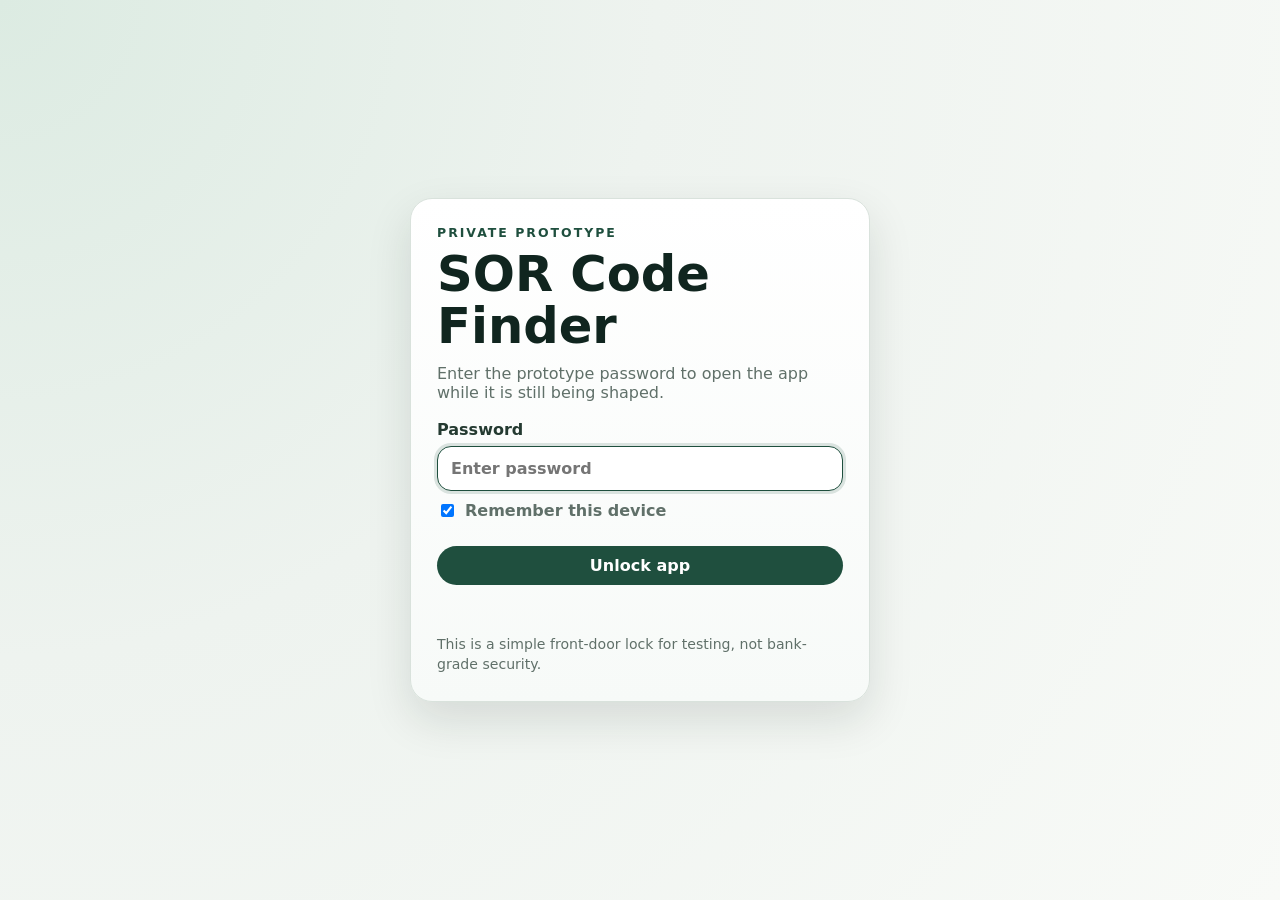
==== commit c2696273: "Force Pages rebuild: ensure scripts load data.js + app.js" ====
--- a/index.html
+++ b/index.html
@@ -203,6 +203,7 @@
   </main>
   </div>
 
+  <!-- scripts: full app -->
   <script src="data.js"></script>
   <script src="app.js"></script>
 </body>
